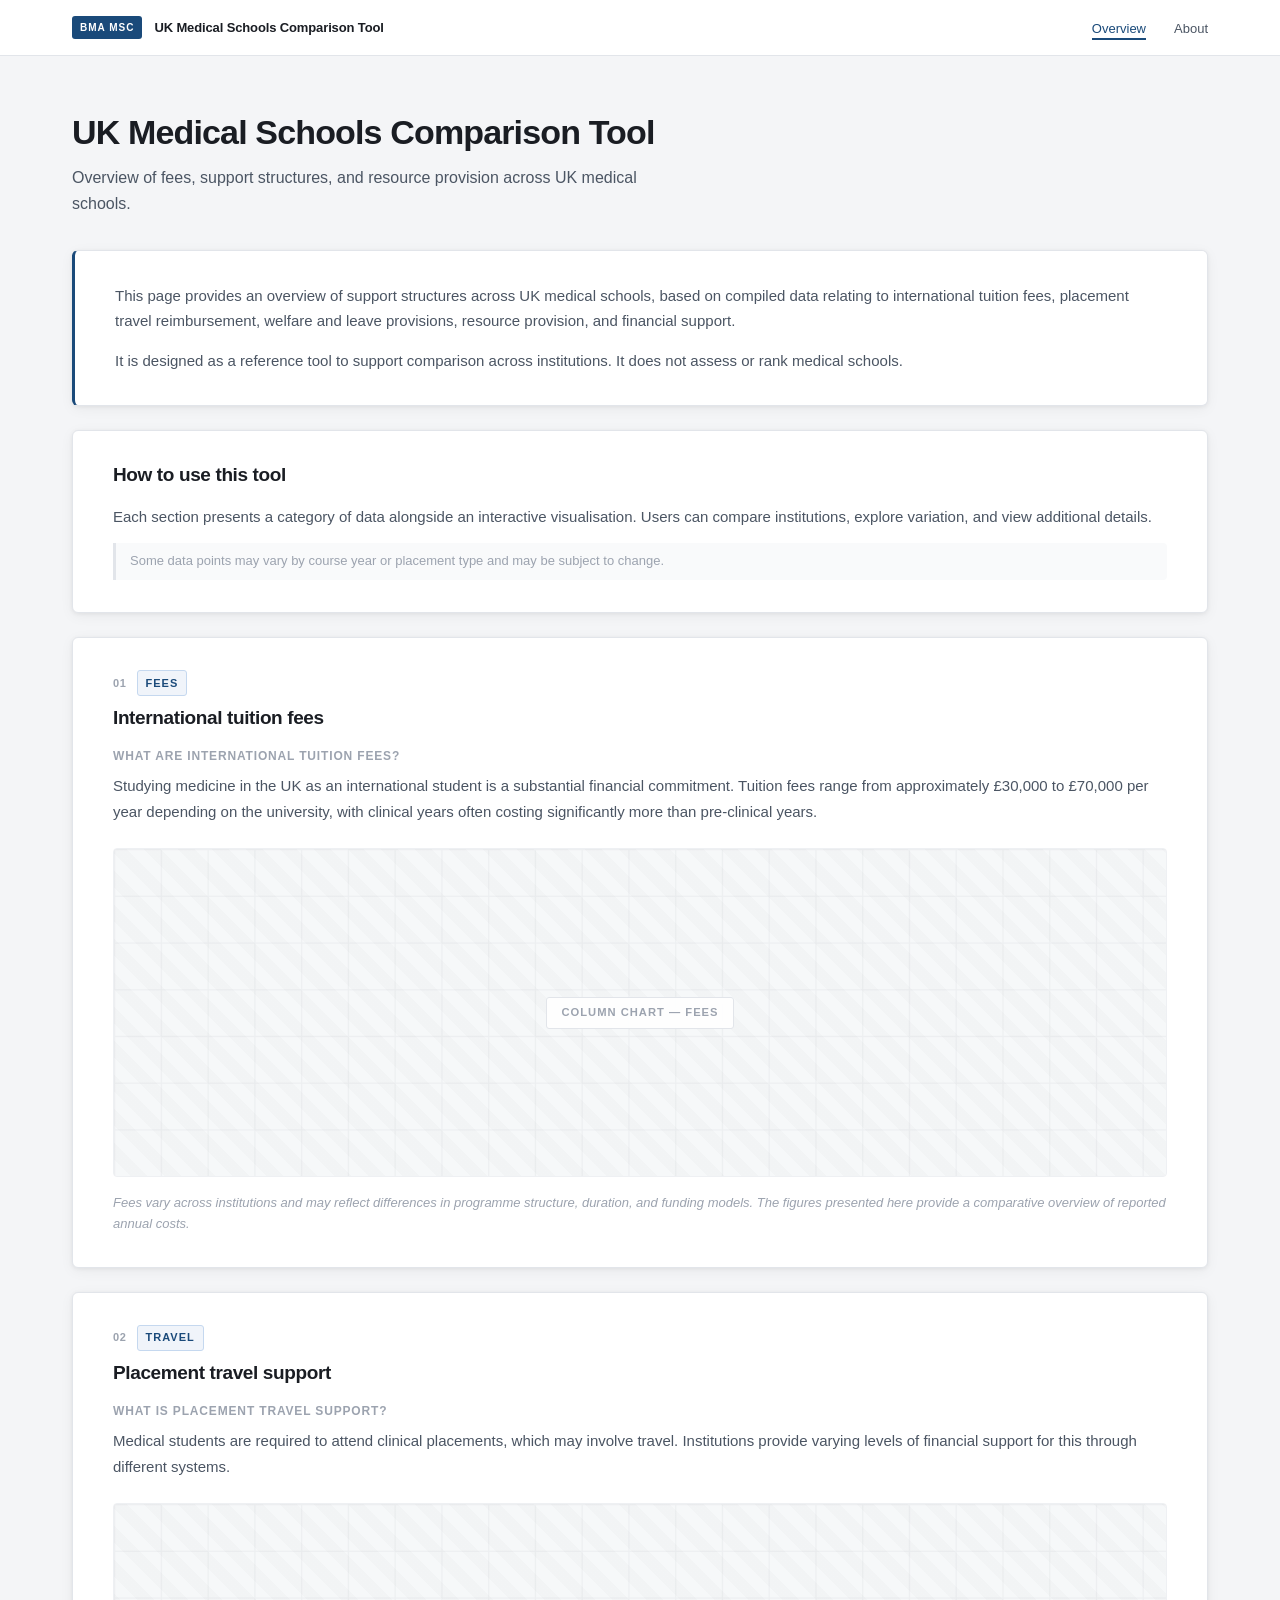
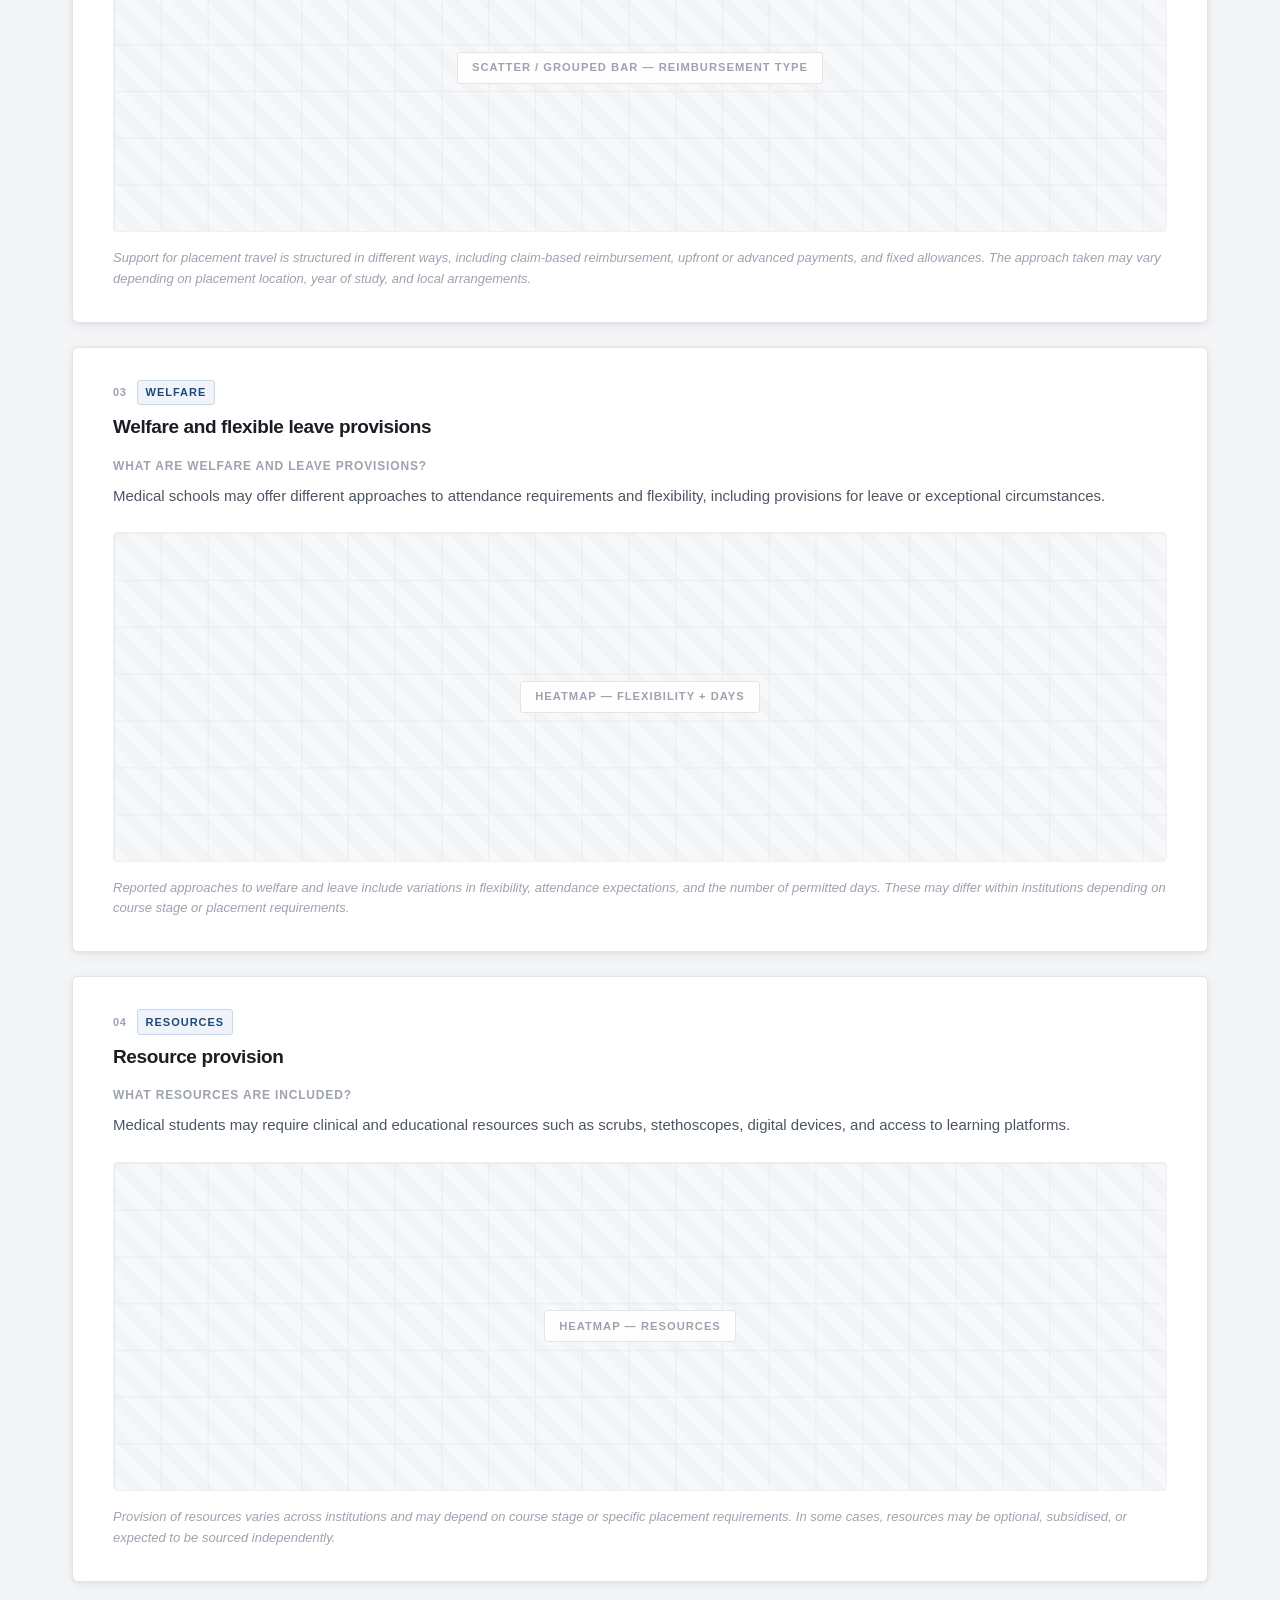
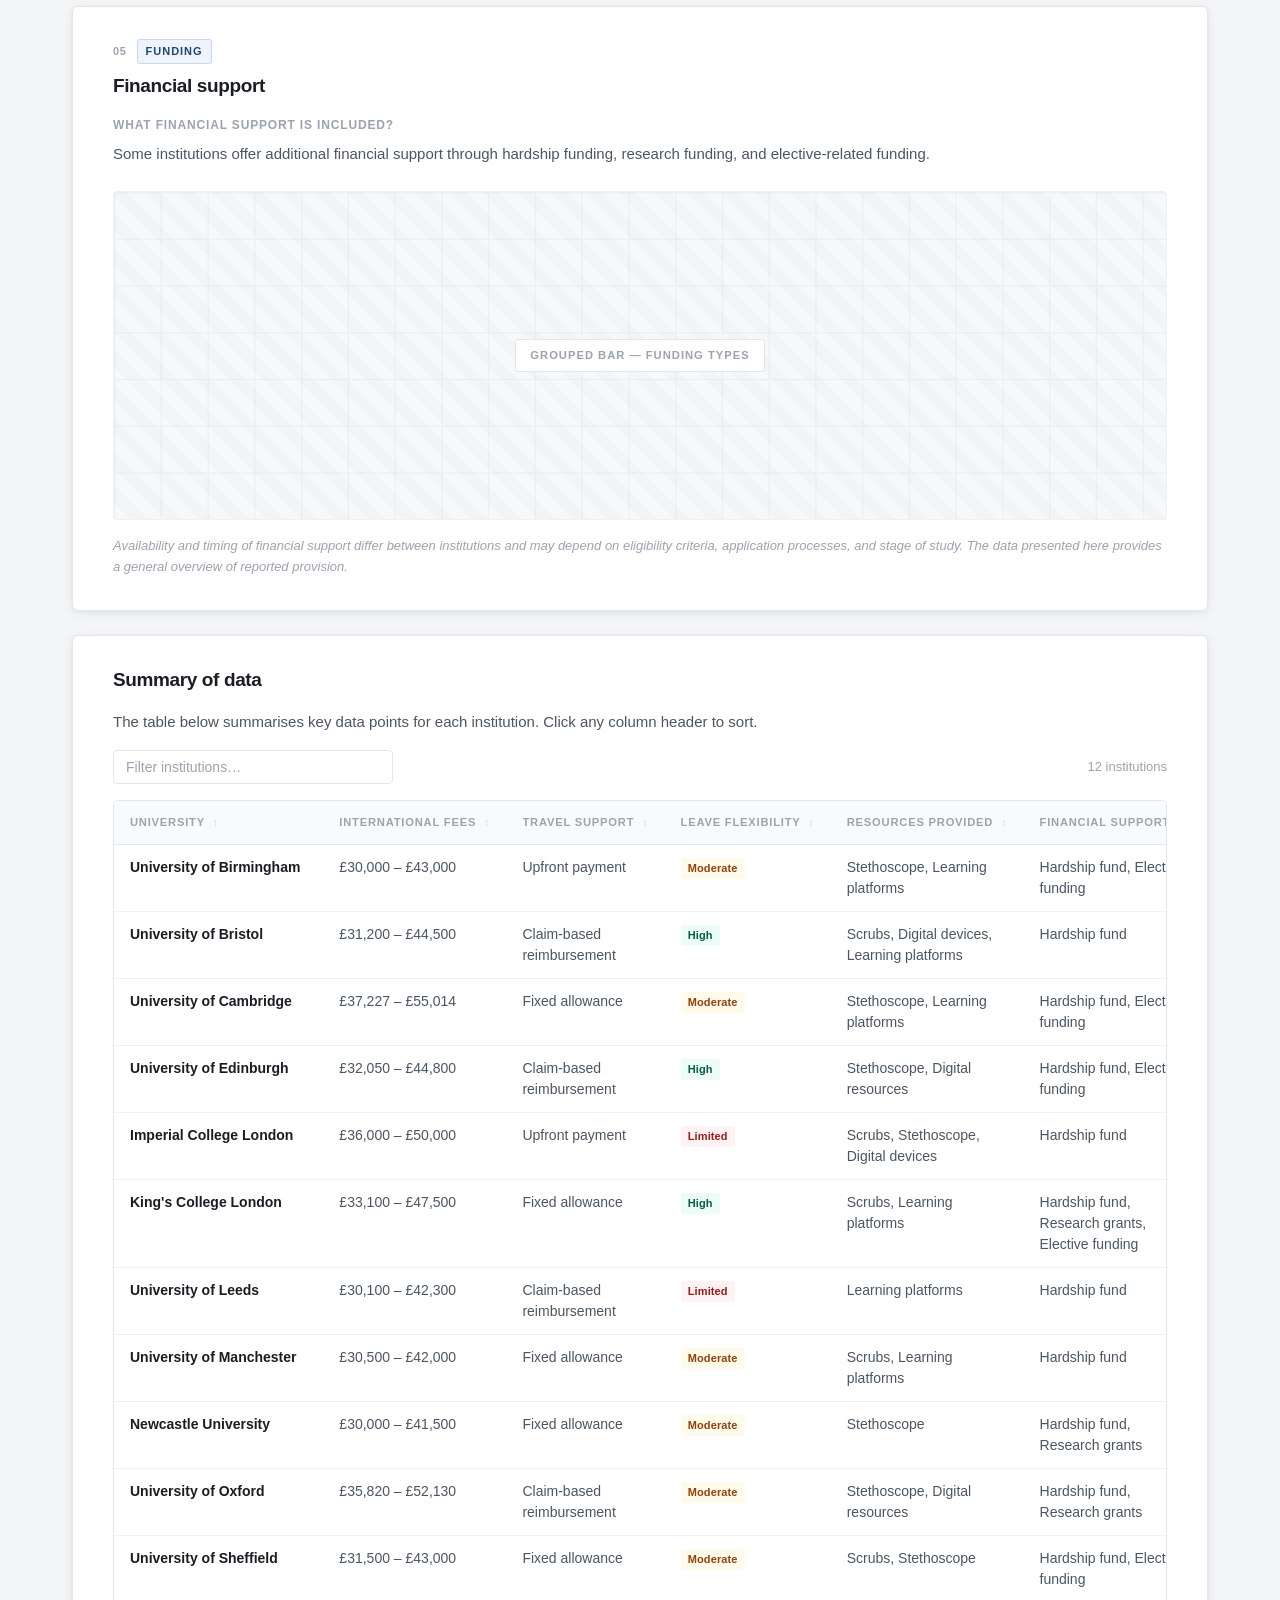
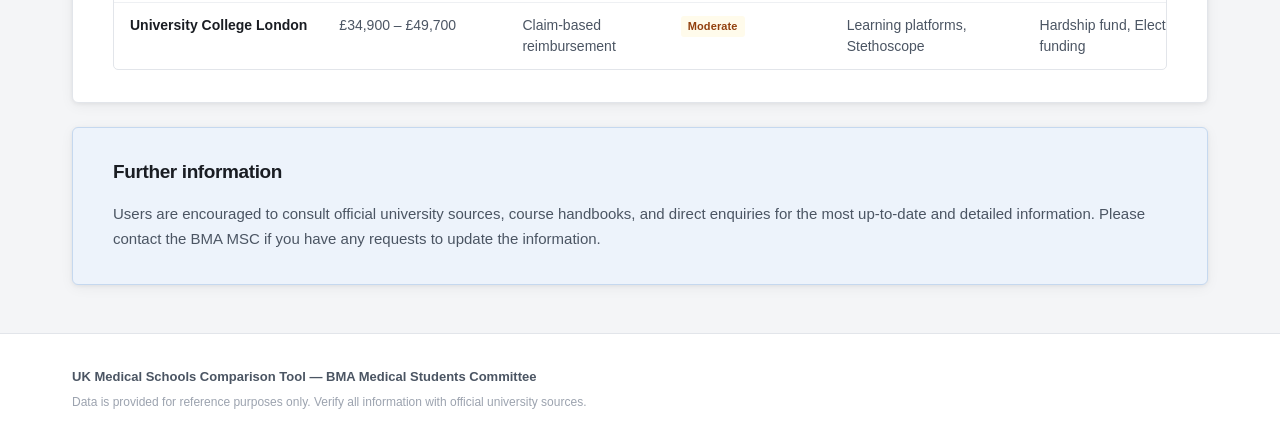
==== index.html @ 3682df74 "Initial build: UK Medical Schools Comparison Tool Static site with comparison table, 5 data sections" ====
<!DOCTYPE html>
<html lang="en">
<head>
  <meta charset="UTF-8">
  <meta name="viewport" content="width=device-width, initial-scale=1.0">
  <meta name="description" content="UK Medical Schools Comparison Tool — compare international fees, support structures, and resource provision across UK medical schools.">
  <title>UK Medical Schools Comparison Tool</title>
  <link rel="stylesheet" href="css/styles.css">
</head>
<body>

  <header class="site-header">
    <div class="container">
      <nav class="nav">
        <div class="nav-brand">
          <span class="nav-tag">BMA MSC</span>
          <span class="nav-title">UK Medical Schools Comparison Tool</span>
        </div>
        <ul class="nav-links">
          <li><a href="index.html" class="active">Overview</a></li>
          <li><a href="about.html">About</a></li>
        </ul>
      </nav>
    </div>
  </header>

  <main>
    <div class="container">

      <!-- Hero -->
      <section class="hero">
        <h1 class="hero-title">UK Medical Schools Comparison Tool</h1>
        <p class="hero-subtitle">Overview of fees, support structures, and resource provision across UK medical schools.</p>
      </section>

      <!-- Intro -->
      <section class="panel intro-panel">
        <p>This page provides an overview of support structures across UK medical schools, based on compiled data relating to international tuition fees, placement travel reimbursement, welfare and leave provisions, resource provision, and financial support.</p>
        <p>It is designed as a reference tool to support comparison across institutions. It does not assess or rank medical schools.</p>
      </section>

      <!-- How to use -->
      <section class="panel">
        <h2 class="panel-heading">How to use this tool</h2>
        <p>Each section presents a category of data alongside an interactive visualisation. Users can compare institutions, explore variation, and view additional details.</p>
        <p class="note">Some data points may vary by course year or placement type and may be subject to change.</p>
      </section>

      <!-- Section 1: Tuition Fees -->
      <section class="panel data-panel" id="tuition-fees">
        <div class="section-label-row">
          <span class="section-num">01</span>
          <span class="section-tag">Fees</span>
        </div>
        <h2 class="panel-heading">International tuition fees</h2>
        <p class="sub-label">What are international tuition fees?</p>
        <p>Studying medicine in the UK as an international student is a substantial financial commitment. Tuition fees range from approximately £30,000 to £70,000 per year depending on the university, with clinical years often costing significantly more than pre-clinical years.</p>
        <div class="chart-container">
          <img src="images/placeholder-chart.png" alt="Column chart showing international tuition fees by institution" class="chart-img">
          <div class="chart-overlay">
            <span class="chart-type-label">Column chart &mdash; fees</span>
          </div>
        </div>
        <p class="chart-caption">Fees vary across institutions and may reflect differences in programme structure, duration, and funding models. The figures presented here provide a comparative overview of reported annual costs.</p>
      </section>

      <!-- Section 2: Travel Support -->
      <section class="panel data-panel" id="travel-support">
        <div class="section-label-row">
          <span class="section-num">02</span>
          <span class="section-tag">Travel</span>
        </div>
        <h2 class="panel-heading">Placement travel support</h2>
        <p class="sub-label">What is placement travel support?</p>
        <p>Medical students are required to attend clinical placements, which may involve travel. Institutions provide varying levels of financial support for this through different systems.</p>
        <div class="chart-container">
          <img src="images/placeholder-chart.png" alt="Scatter or grouped bar chart showing travel reimbursement types" class="chart-img">
          <div class="chart-overlay">
            <span class="chart-type-label">Scatter / grouped bar &mdash; reimbursement type</span>
          </div>
        </div>
        <p class="chart-caption">Support for placement travel is structured in different ways, including claim-based reimbursement, upfront or advanced payments, and fixed allowances. The approach taken may vary depending on placement location, year of study, and local arrangements.</p>
      </section>

      <!-- Section 3: Welfare & Leave -->
      <section class="panel data-panel" id="welfare-leave">
        <div class="section-label-row">
          <span class="section-num">03</span>
          <span class="section-tag">Welfare</span>
        </div>
        <h2 class="panel-heading">Welfare and flexible leave provisions</h2>
        <p class="sub-label">What are welfare and leave provisions?</p>
        <p>Medical schools may offer different approaches to attendance requirements and flexibility, including provisions for leave or exceptional circumstances.</p>
        <div class="chart-container">
          <img src="images/placeholder-chart.png" alt="Heatmap showing leave flexibility and permitted days" class="chart-img">
          <div class="chart-overlay">
            <span class="chart-type-label">Heatmap &mdash; flexibility + days</span>
          </div>
        </div>
        <p class="chart-caption">Reported approaches to welfare and leave include variations in flexibility, attendance expectations, and the number of permitted days. These may differ within institutions depending on course stage or placement requirements.</p>
      </section>

      <!-- Section 4: Resources -->
      <section class="panel data-panel" id="resources">
        <div class="section-label-row">
          <span class="section-num">04</span>
          <span class="section-tag">Resources</span>
        </div>
        <h2 class="panel-heading">Resource provision</h2>
        <p class="sub-label">What resources are included?</p>
        <p>Medical students may require clinical and educational resources such as scrubs, stethoscopes, digital devices, and access to learning platforms.</p>
        <div class="chart-container">
          <img src="images/placeholder-chart.png" alt="Heatmap showing resource provision by institution" class="chart-img">
          <div class="chart-overlay">
            <span class="chart-type-label">Heatmap &mdash; resources</span>
          </div>
        </div>
        <p class="chart-caption">Provision of resources varies across institutions and may depend on course stage or specific placement requirements. In some cases, resources may be optional, subsidised, or expected to be sourced independently.</p>
      </section>

      <!-- Section 5: Financial Support -->
      <section class="panel data-panel" id="financial-support">
        <div class="section-label-row">
          <span class="section-num">05</span>
          <span class="section-tag">Funding</span>
        </div>
        <h2 class="panel-heading">Financial support</h2>
        <p class="sub-label">What financial support is included?</p>
        <p>Some institutions offer additional financial support through hardship funding, research funding, and elective-related funding.</p>
        <div class="chart-container">
          <img src="images/placeholder-chart.png" alt="Grouped bar chart showing financial support types" class="chart-img">
          <div class="chart-overlay">
            <span class="chart-type-label">Grouped bar &mdash; funding types</span>
          </div>
        </div>
        <p class="chart-caption">Availability and timing of financial support differ between institutions and may depend on eligibility criteria, application processes, and stage of study. The data presented here provides a general overview of reported provision.</p>
      </section>

      <!-- Summary Table -->
      <section class="panel table-panel" id="summary">
        <h2 class="panel-heading">Summary of data</h2>
        <p>The table below summarises key data points for each institution. Click any column header to sort.</p>

        <div class="table-controls">
          <div class="search-wrapper">
            <label for="table-search" class="sr-only">Filter institutions</label>
            <input type="text" id="table-search" placeholder="Filter institutions&hellip;" class="search-input" autocomplete="off">
          </div>
          <div class="table-meta" id="table-count"></div>
        </div>

        <div class="table-wrapper">
          <table id="comparison-table" class="comparison-table">
            <thead>
              <tr>
                <th data-col="university" class="sortable">University <span class="sort-icon">&#8597;</span></th>
                <th data-col="international_fees" class="sortable">International Fees <span class="sort-icon">&#8597;</span></th>
                <th data-col="travel_support" class="sortable">Travel Support <span class="sort-icon">&#8597;</span></th>
                <th data-col="leave_flexibility" class="sortable">Leave Flexibility <span class="sort-icon">&#8597;</span></th>
                <th data-col="resources_provided" class="sortable">Resources Provided <span class="sort-icon">&#8597;</span></th>
                <th data-col="financial_support" class="sortable">Financial Support <span class="sort-icon">&#8597;</span></th>
              </tr>
            </thead>
            <tbody id="table-body">
              <tr><td colspan="6" class="loading-cell">Loading data&hellip;</td></tr>
            </tbody>
          </table>
        </div>
      </section>

      <!-- Further Information -->
      <section class="panel further-panel" id="further-info">
        <h2 class="panel-heading">Further information</h2>
        <p>Users are encouraged to consult official university sources, course handbooks, and direct enquiries for the most up-to-date and detailed information. Please contact the BMA MSC if you have any requests to update the information.</p>
      </section>

    </div>
  </main>

  <footer class="site-footer">
    <div class="container">
      <div class="footer-inner">
        <p class="footer-text">UK Medical Schools Comparison Tool &mdash; BMA Medical Students Committee</p>
        <p class="footer-note">Data is provided for reference purposes only. Verify all information with official university sources.</p>
      </div>
    </div>
  </footer>

  <script src="js/app.js"></script>
</body>
</html>
---- css/styles.css ----
/* ============================================================
   UK Medical Schools Comparison Tool — Stylesheet
   Clinical / academic aesthetic. Max-width 1200px.
   ============================================================ */

/* --- Reset & custom properties --- */
*, *::before, *::after {
  box-sizing: border-box;
  margin: 0;
  padding: 0;
}

:root {
  --bg:            #f4f5f7;
  --card-bg:       #ffffff;
  --border:        #e2e5ea;
  --border-light:  #eef0f3;
  --text-primary:  #1a1d23;
  --text-secondary:#4b5563;
  --text-muted:    #9ca3af;
  --accent:        #1a4a7a;
  --accent-mid:    #2563a8;
  --accent-light:  #edf3fb;
  --accent-border: #c5d8ef;
  --tag-bg:        #f0f4fa;
  --tag-text:      #1a4a7a;
  --green-bg:      #ecfdf5;
  --green-text:    #065f46;
  --amber-bg:      #fffbeb;
  --amber-text:    #92400e;
  --red-bg:        #fef2f2;
  --red-text:      #991b1b;
  --shadow-sm:     0 1px 3px rgba(0,0,0,0.06), 0 1px 8px rgba(0,0,0,0.04);
  --shadow:        0 1px 4px rgba(0,0,0,0.06), 0 3px 14px rgba(0,0,0,0.05);
  --radius:        6px;
  --max-width:     1200px;
  --font:          -apple-system, BlinkMacSystemFont, 'Segoe UI', 'Inter',
                   'Helvetica Neue', Arial, sans-serif;
}

html {
  scroll-behavior: smooth;
  font-size: 16px;
}

body {
  font-family: var(--font);
  background: var(--bg);
  color: var(--text-primary);
  line-height: 1.7;
  -webkit-font-smoothing: antialiased;
  -moz-osx-font-smoothing: grayscale;
}

/* --- Layout --- */
.container {
  max-width: var(--max-width);
  margin: 0 auto;
  padding: 0 2rem;
}

/* --- Header & Navigation --- */
.site-header {
  background: #ffffff;
  border-bottom: 1px solid var(--border);
  position: sticky;
  top: 0;
  z-index: 100;
}

.nav {
  display: flex;
  align-items: center;
  justify-content: space-between;
  padding: 0.875rem 0;
  gap: 1.5rem;
}

.nav-brand {
  display: flex;
  align-items: center;
  gap: 0.75rem;
  min-width: 0;
}

.nav-tag {
  flex-shrink: 0;
  background: var(--accent);
  color: #ffffff;
  font-size: 0.625rem;
  font-weight: 700;
  letter-spacing: 0.1em;
  text-transform: uppercase;
  padding: 0.2rem 0.5rem;
  border-radius: 3px;
}

.nav-title {
  font-size: 0.8125rem;
  font-weight: 600;
  color: var(--text-primary);
  letter-spacing: -0.01em;
  white-space: nowrap;
  overflow: hidden;
  text-overflow: ellipsis;
}

.nav-links {
  list-style: none;
  display: flex;
  gap: 1.75rem;
  flex-shrink: 0;
}

.nav-links a {
  font-size: 0.8125rem;
  font-weight: 500;
  color: var(--text-secondary);
  text-decoration: none;
  padding-bottom: 2px;
  border-bottom: 2px solid transparent;
  transition: color 0.15s ease, border-color 0.15s ease;
}

.nav-links a:hover,
.nav-links a.active {
  color: var(--accent);
  border-bottom-color: var(--accent);
}

/* --- Hero --- */
.hero {
  padding: 3.5rem 0 2rem;
}

.hero-title {
  font-size: clamp(1.5rem, 3vw, 2.125rem);
  font-weight: 700;
  letter-spacing: -0.025em;
  line-height: 1.2;
  color: var(--text-primary);
  margin-bottom: 0.75rem;
}

.hero-subtitle {
  font-size: 1rem;
  color: var(--text-secondary);
  max-width: 620px;
  line-height: 1.65;
}

/* --- Panels --- */
.panel {
  background: var(--card-bg);
  border: 1px solid var(--border);
  border-radius: var(--radius);
  padding: 2rem 2.5rem;
  margin-bottom: 1.5rem;
  box-shadow: var(--shadow);
}

.panel-heading {
  font-size: 1.1875rem;
  font-weight: 700;
  letter-spacing: -0.02em;
  color: var(--text-primary);
  margin-bottom: 1rem;
  line-height: 1.3;
}

.panel p {
  color: var(--text-secondary);
  font-size: 0.9375rem;
  margin-bottom: 0.875rem;
  line-height: 1.7;
}

.panel p:last-child {
  margin-bottom: 0;
}

/* --- Section label row --- */
.section-label-row {
  display: flex;
  align-items: center;
  gap: 0.625rem;
  margin-bottom: 0.625rem;
}

.section-num {
  font-size: 0.6875rem;
  font-weight: 700;
  color: var(--text-muted);
  letter-spacing: 0.06em;
  font-variant-numeric: tabular-nums;
}

.section-tag {
  font-size: 0.6875rem;
  font-weight: 600;
  text-transform: uppercase;
  letter-spacing: 0.09em;
  color: var(--tag-text);
  background: var(--tag-bg);
  padding: 0.15rem 0.5rem;
  border-radius: 3px;
  border: 1px solid var(--accent-border);
}

.sub-label {
  font-size: 0.75rem !important;
  font-weight: 700;
  text-transform: uppercase;
  letter-spacing: 0.07em;
  color: var(--text-muted) !important;
  margin-bottom: 0.4rem !important;
}

/* --- Note / callout --- */
.note {
  background: #f9fafb;
  border-left: 3px solid var(--border);
  padding: 0.5rem 0.875rem;
  font-size: 0.8125rem !important;
  color: var(--text-muted) !important;
  border-radius: 0 4px 4px 0;
  line-height: 1.6 !important;
}

/* --- Chart placeholders --- */
.chart-container {
  position: relative;
  margin: 1.5rem 0 1rem;
  background: #f9fafb;
  border: 1px solid var(--border-light);
  border-radius: 4px;
  overflow: hidden;
  min-height: 260px;
  display: flex;
  align-items: stretch;
}

.chart-img {
  width: 100%;
  height: auto;
  display: block;
  min-height: 260px;
  object-fit: cover;
  opacity: 0.5;
}

.chart-overlay {
  position: absolute;
  inset: 0;
  display: flex;
  align-items: center;
  justify-content: center;
  background: repeating-linear-gradient(
    45deg,
    transparent,
    transparent 12px,
    rgba(0, 0, 0, 0.015) 12px,
    rgba(0, 0, 0, 0.015) 24px
  );
}

.chart-type-label {
  font-size: 0.7rem;
  font-weight: 600;
  text-transform: uppercase;
  letter-spacing: 0.09em;
  color: var(--text-muted);
  background: rgba(255, 255, 255, 0.92);
  padding: 0.35rem 0.875rem;
  border-radius: 3px;
  border: 1px solid var(--border);
}

.chart-caption {
  font-size: 0.8125rem !important;
  color: var(--text-muted) !important;
  font-style: italic;
  line-height: 1.6 !important;
}

/* --- Intro & further panels --- */
.intro-panel {
  border-left: 3px solid var(--accent);
}

.further-panel {
  background: var(--accent-light);
  border-color: var(--accent-border);
}

/* --- Comparison table --- */
.table-controls {
  display: flex;
  align-items: center;
  justify-content: space-between;
  margin: 1rem 0;
  gap: 1rem;
  flex-wrap: wrap;
}

.search-input {
  width: 280px;
  padding: 0.5rem 0.75rem;
  border: 1px solid var(--border);
  border-radius: 4px;
  font-size: 0.875rem;
  font-family: var(--font);
  color: var(--text-primary);
  background: #ffffff;
  outline: none;
  transition: border-color 0.15s, box-shadow 0.15s;
}

.search-input:focus {
  border-color: var(--accent-mid);
  box-shadow: 0 0 0 3px rgba(37, 99, 168, 0.1);
}

.search-input::placeholder {
  color: var(--text-muted);
}

.table-meta {
  font-size: 0.8125rem;
  color: var(--text-muted);
}

.table-wrapper {
  overflow-x: auto;
  border: 1px solid var(--border);
  border-radius: 5px;
}

.comparison-table {
  width: 100%;
  border-collapse: collapse;
  font-size: 0.875rem;
}

.comparison-table thead th {
  text-align: left;
  padding: 0.75rem 1rem;
  font-size: 0.7rem;
  font-weight: 700;
  text-transform: uppercase;
  letter-spacing: 0.07em;
  color: var(--text-muted);
  background: #f9fafb;
  border-bottom: 1px solid var(--border);
  white-space: nowrap;
}

.comparison-table thead th.sortable {
  cursor: pointer;
  user-select: none;
  transition: color 0.12s, background 0.12s;
}

.comparison-table thead th.sortable:hover {
  color: var(--accent);
  background: var(--accent-light);
}

.comparison-table thead th.sort-asc .sort-icon,
.comparison-table thead th.sort-desc .sort-icon {
  color: var(--accent);
  opacity: 1;
}

.sort-icon {
  font-size: 0.7rem;
  opacity: 0.35;
  margin-left: 0.25rem;
}

.comparison-table tbody td {
  padding: 0.75rem 1rem;
  border-bottom: 1px solid var(--border-light);
  color: var(--text-secondary);
  vertical-align: top;
  line-height: 1.5;
}

.comparison-table tbody tr:last-child td {
  border-bottom: none;
}

.comparison-table tbody tr:hover td {
  background: #fafbfc;
}

.university-cell {
  font-weight: 600;
  color: var(--text-primary) !important;
  white-space: nowrap;
}

/* --- Badges --- */
.badge {
  display: inline-block;
  font-size: 0.6875rem;
  font-weight: 600;
  padding: 0.15rem 0.45rem;
  border-radius: 3px;
  letter-spacing: 0.01em;
  text-transform: capitalize;
}

.badge-high     { background: var(--green-bg); color: var(--green-text); }
.badge-moderate { background: var(--amber-bg); color: var(--amber-text); }
.badge-limited  { background: var(--red-bg);   color: var(--red-text);   }

.loading-cell {
  text-align: center !important;
  color: var(--text-muted) !important;
  padding: 2.5rem !important;
  font-style: italic;
}

/* --- About page list --- */
.about-list {
  list-style: none;
  margin: 0.5rem 0 0.875rem;
  display: flex;
  flex-direction: column;
  gap: 0.625rem;
}

.about-list li {
  font-size: 0.9375rem;
  color: var(--text-secondary);
  line-height: 1.6;
  padding-left: 1.25rem;
  position: relative;
}

.about-list li::before {
  content: '';
  position: absolute;
  left: 0;
  top: 0.55em;
  width: 6px;
  height: 6px;
  border-radius: 50%;
  background: var(--accent-border);
}

.about-list strong {
  color: var(--text-primary);
  font-weight: 600;
}

/* --- Footer --- */
.site-footer {
  border-top: 1px solid var(--border);
  background: #ffffff;
  margin-top: 3rem;
}

.footer-inner {
  padding: 2rem 0;
}

.footer-text {
  font-size: 0.8125rem !important;
  font-weight: 600;
  color: var(--text-secondary) !important;
  margin-bottom: 0.25rem !important;
}

.footer-note {
  font-size: 0.75rem !important;
  color: var(--text-muted) !important;
  margin-bottom: 0 !important;
}

/* --- Utilities --- */
.sr-only {
  position: absolute;
  width: 1px;
  height: 1px;
  padding: 0;
  margin: -1px;
  overflow: hidden;
  clip: rect(0, 0, 0, 0);
  white-space: nowrap;
  border: 0;
}

/* --- Responsive --- */
@media (max-width: 900px) {
  .nav-title { display: none; }
}

@media (max-width: 680px) {
  .container { padding: 0 1rem; }

  .panel { padding: 1.5rem 1.25rem; }

  .hero { padding: 2.25rem 0 1.5rem; }

  .table-controls {
    flex-direction: column;
    align-items: stretch;
  }

  .search-input { width: 100%; }

  .comparison-table thead th,
  .comparison-table tbody td {
    padding: 0.625rem 0.75rem;
    font-size: 0.8125rem;
  }
}

@media (max-width: 480px) {
  .nav-links { gap: 1rem; }
  .hero-title { font-size: 1.375rem; }
}
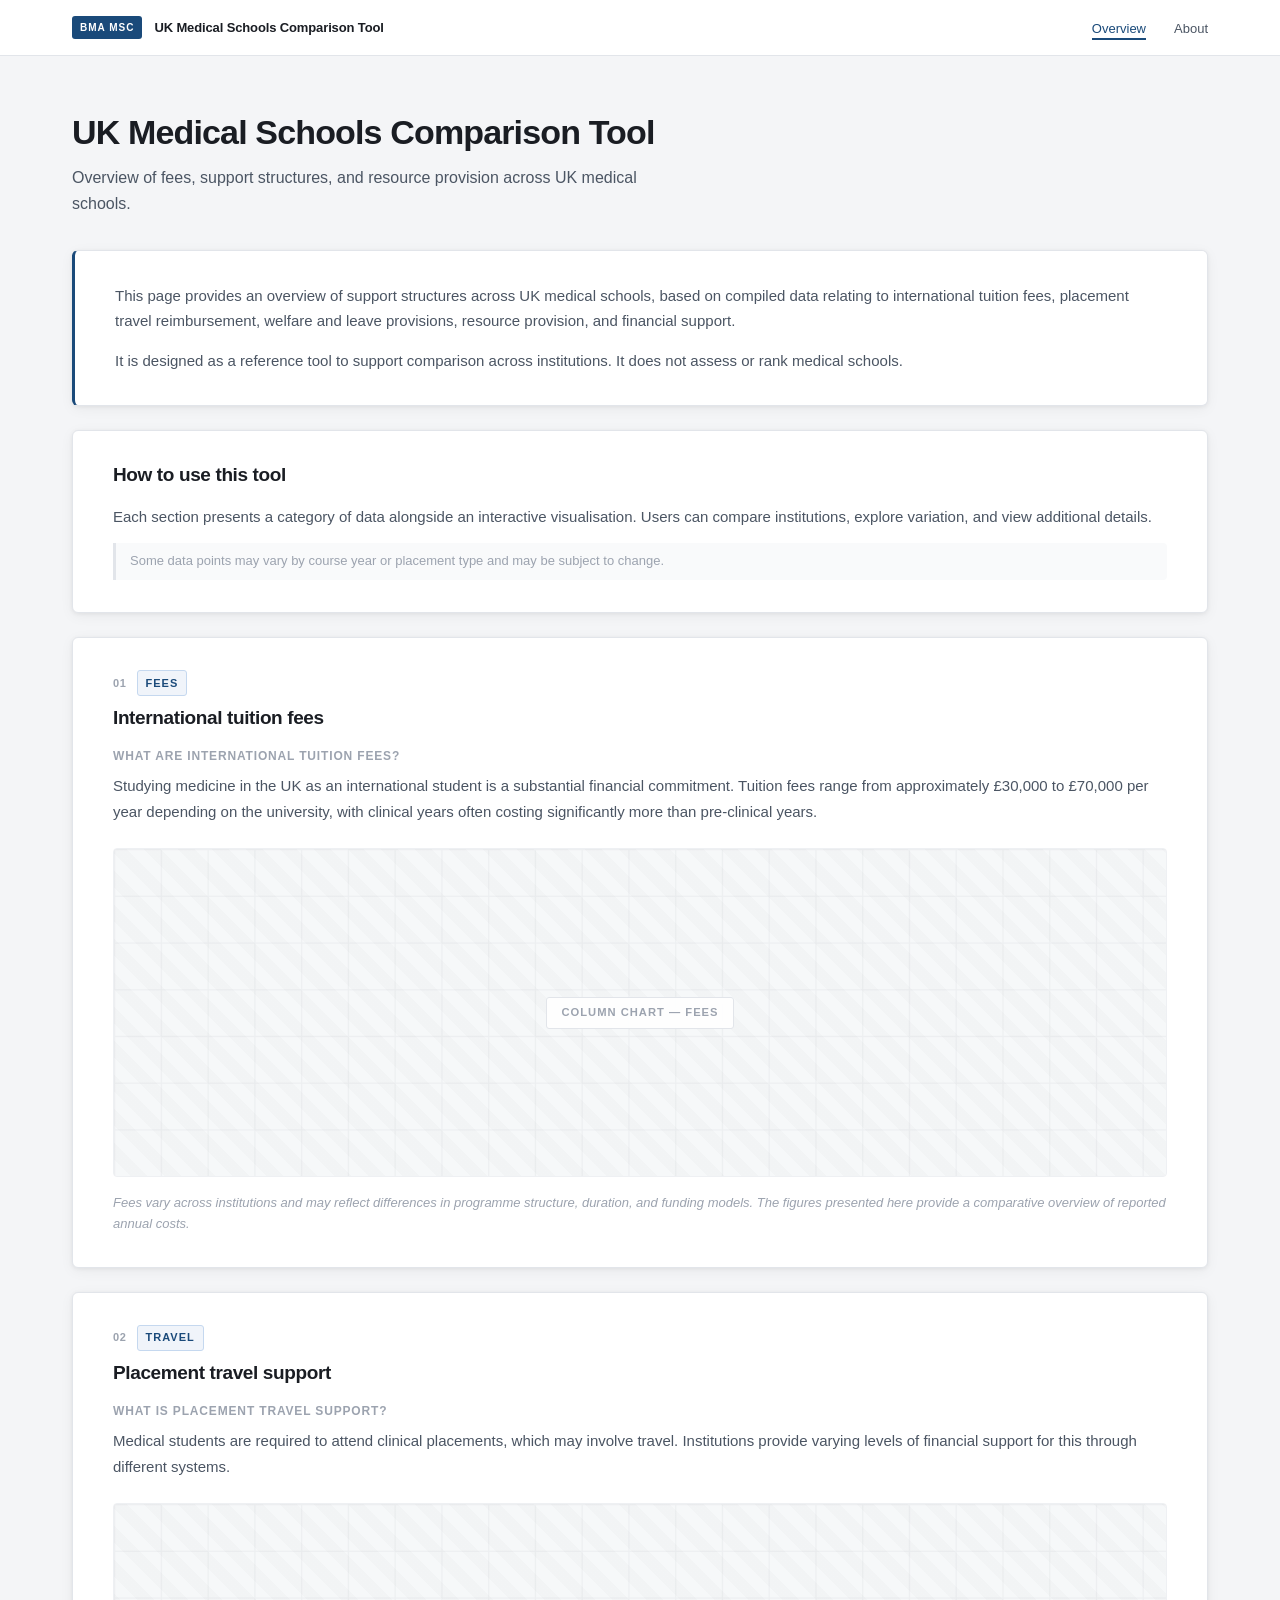
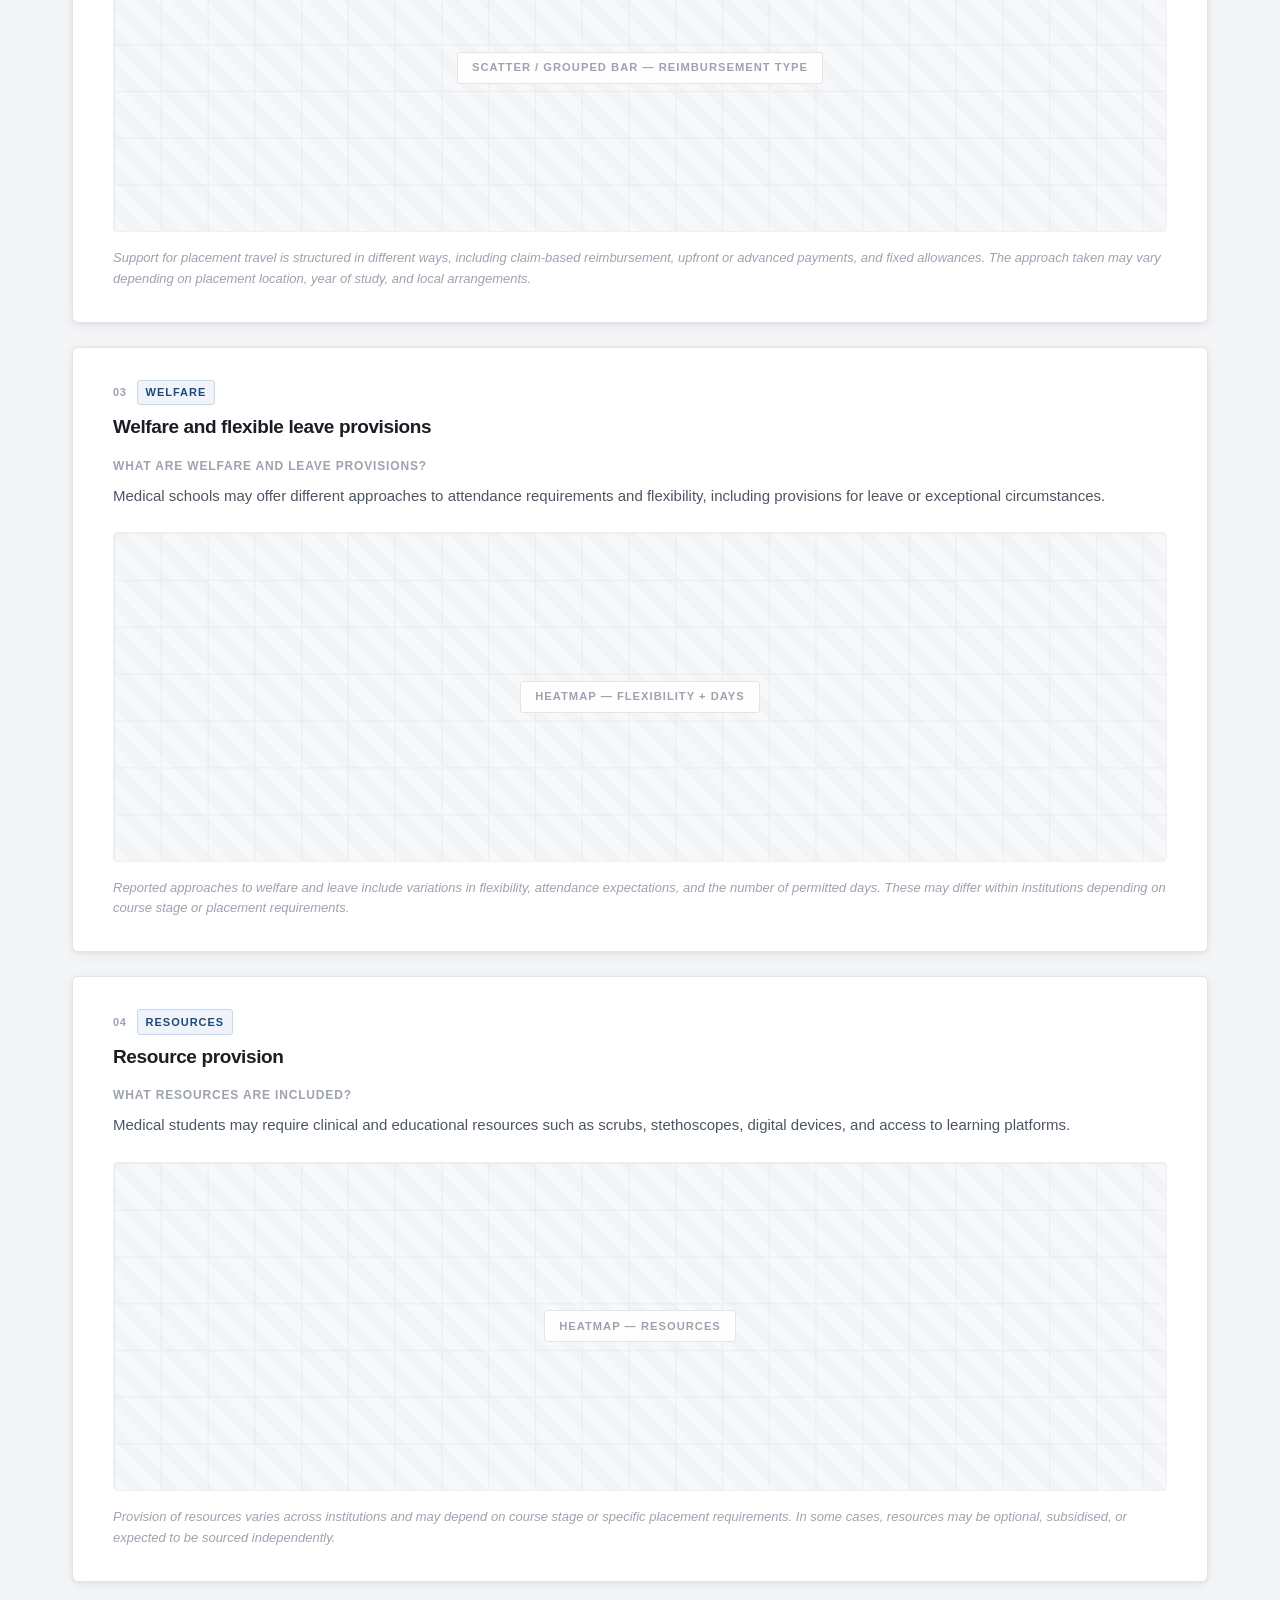
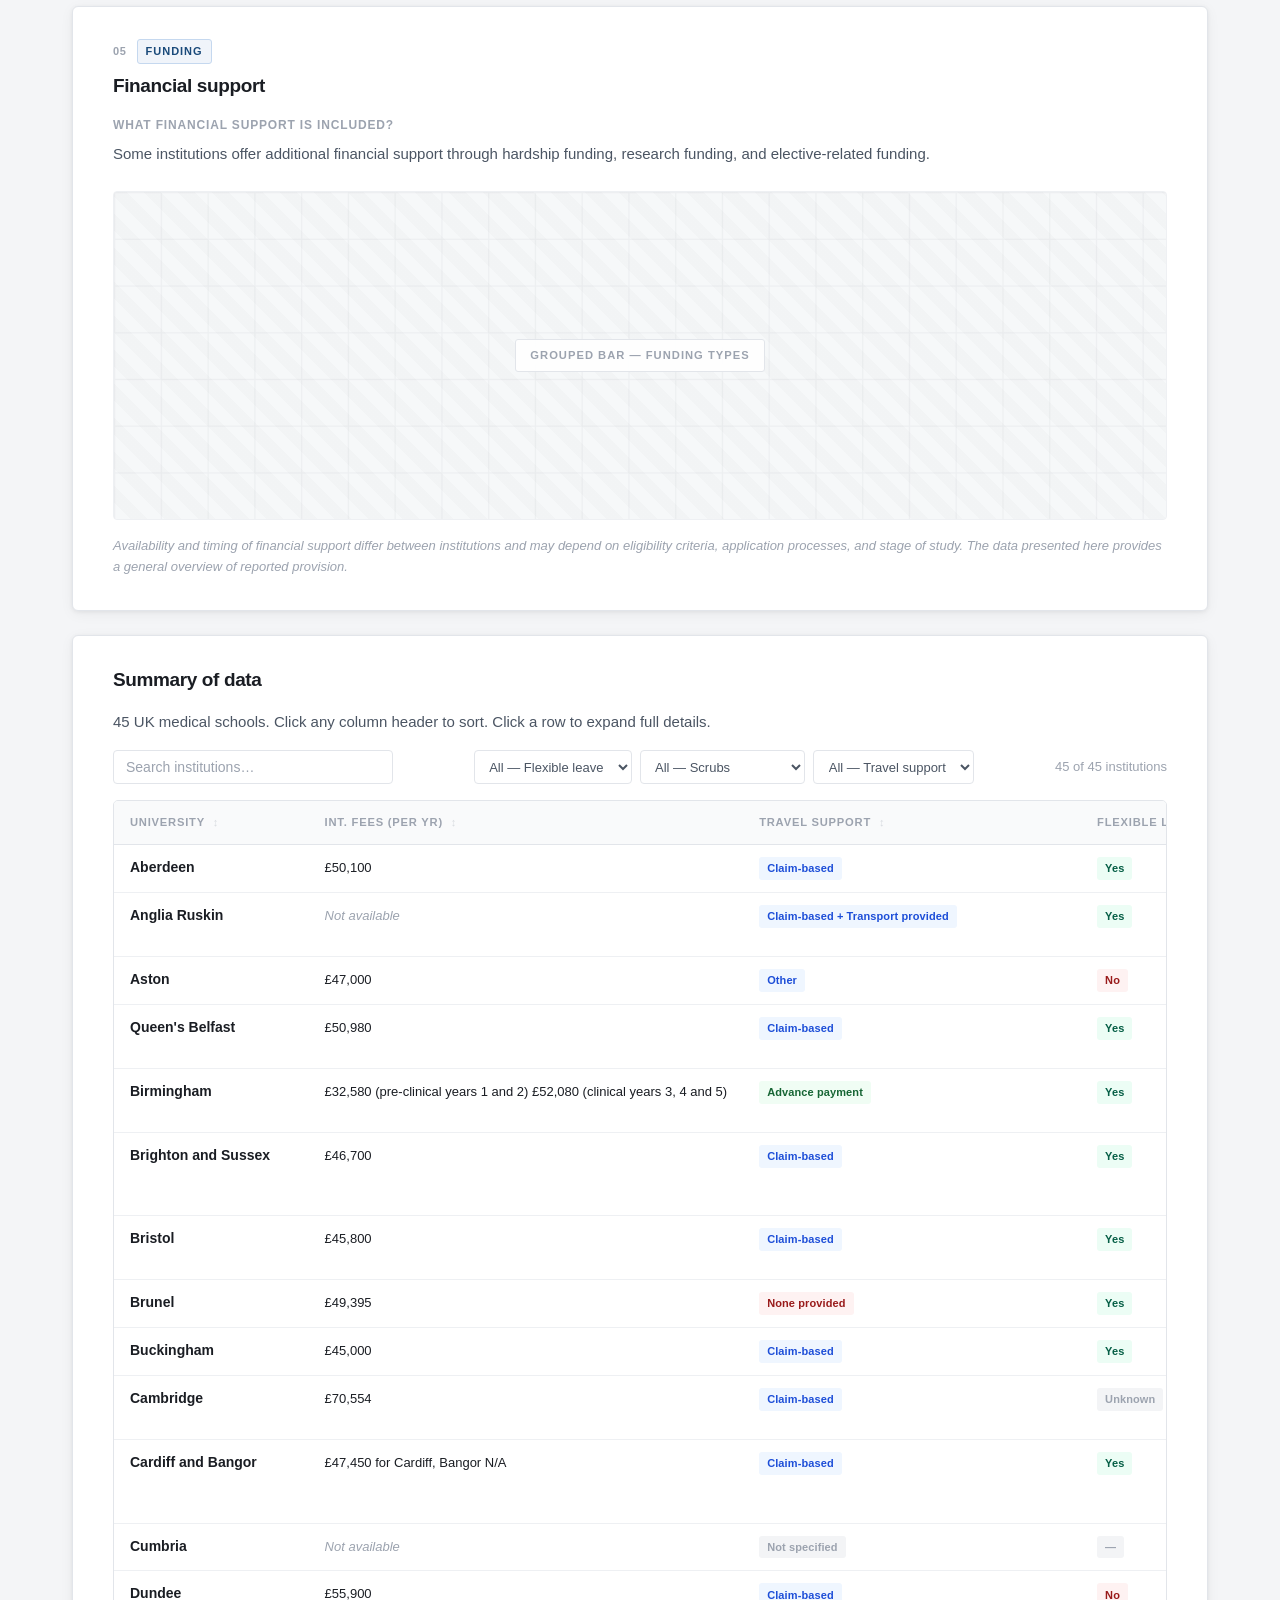
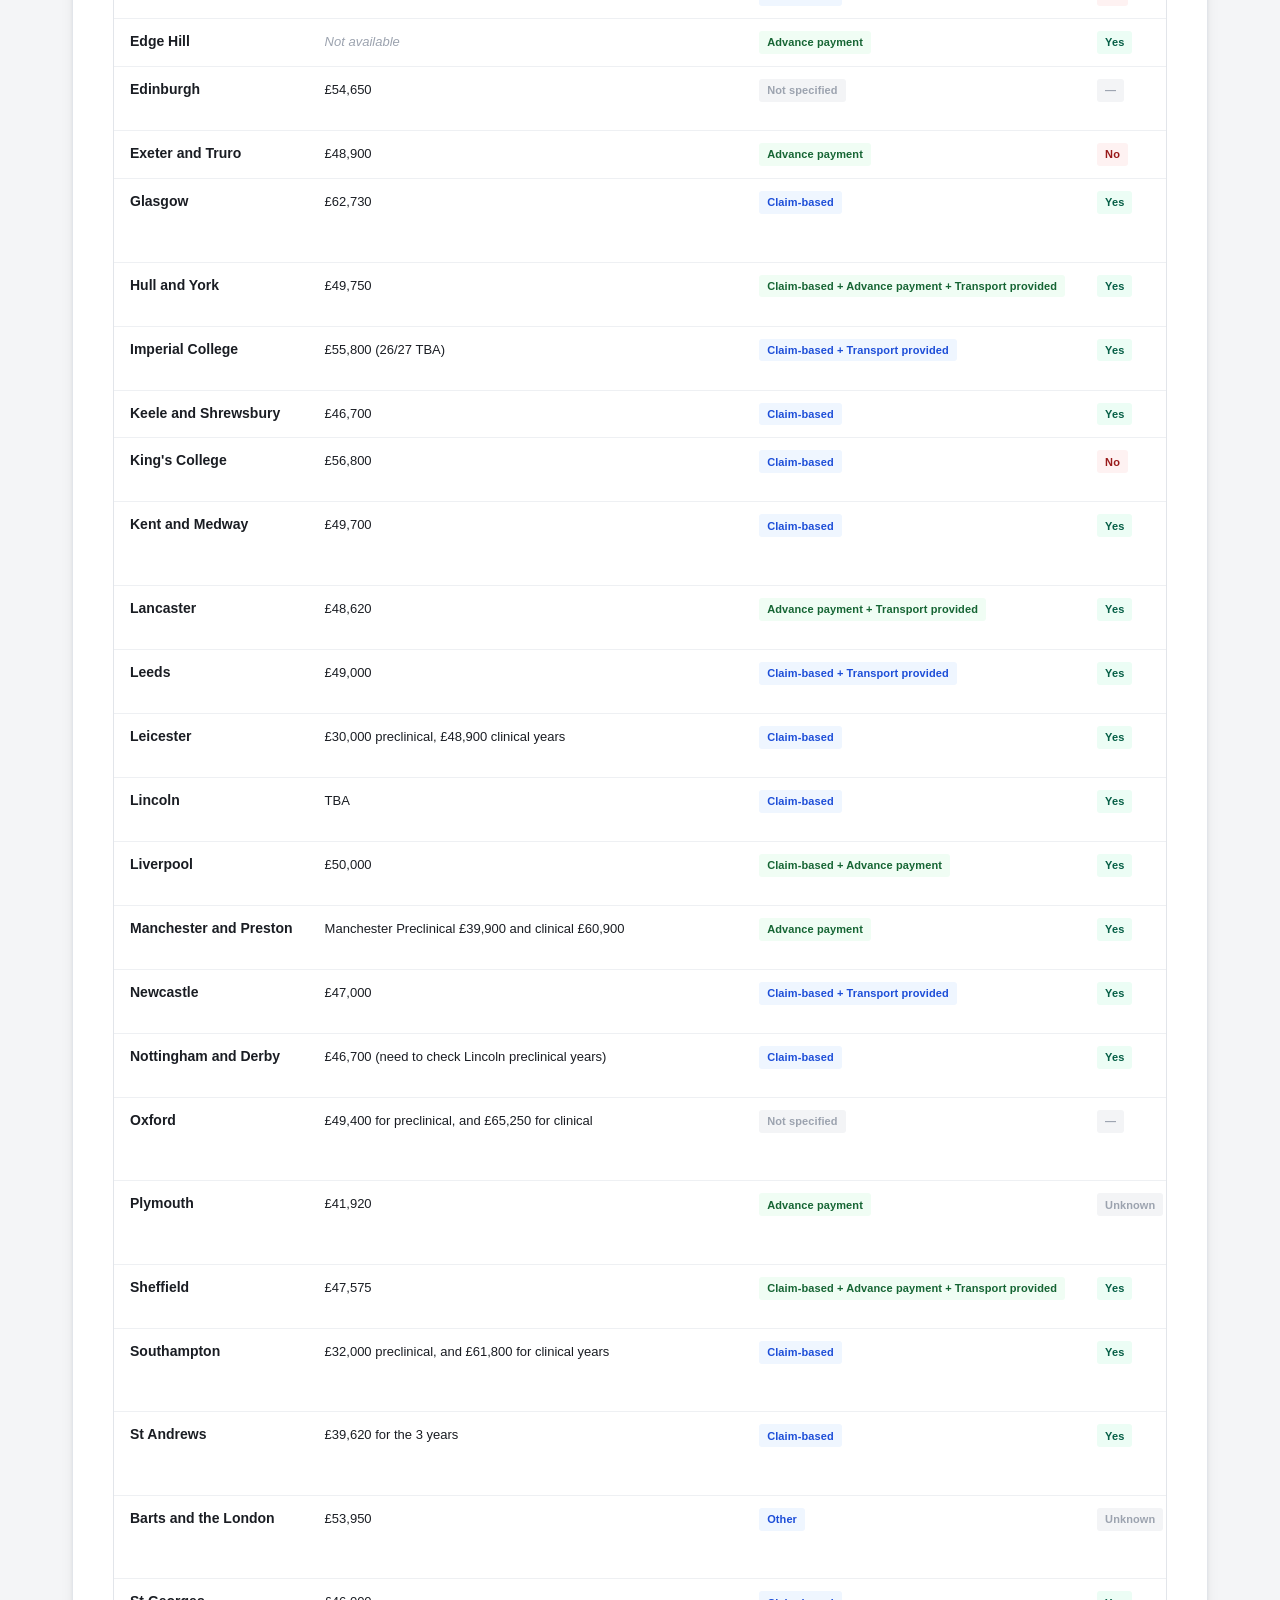
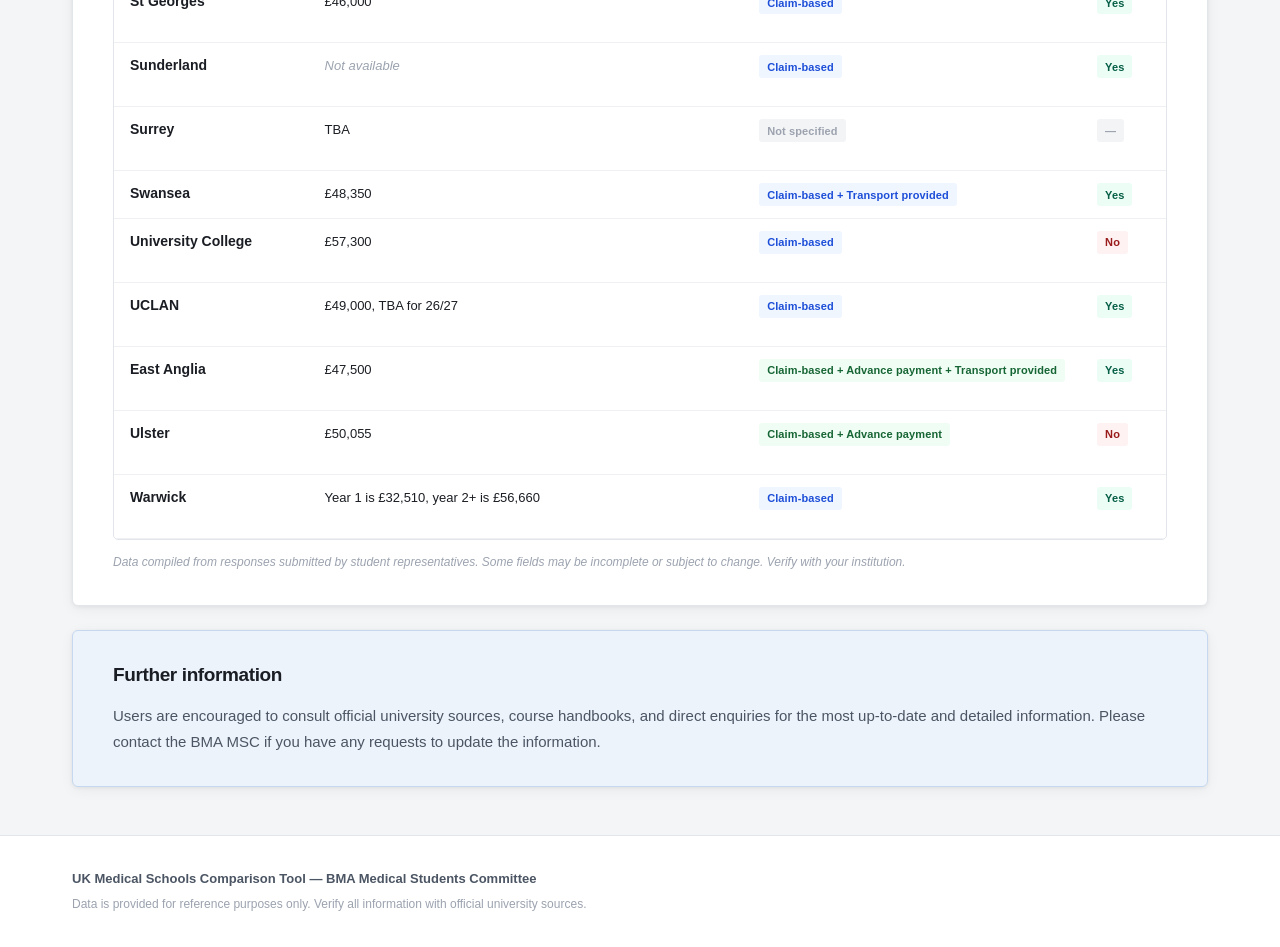
==== commit 148e53d6: "Add real data for 45 UK medical schools with expandable table - Replace placeholder JSON with actual" ====
--- a/index.html
+++ b/index.html
@@ -139,12 +139,31 @@
       <!-- Summary Table -->
       <section class="panel table-panel" id="summary">
         <h2 class="panel-heading">Summary of data</h2>
-        <p>The table below summarises key data points for each institution. Click any column header to sort.</p>
+        <p>45 UK medical schools. Click any column header to sort. Click a row to expand full details.</p>
 
         <div class="table-controls">
           <div class="search-wrapper">
             <label for="table-search" class="sr-only">Filter institutions</label>
-            <input type="text" id="table-search" placeholder="Filter institutions&hellip;" class="search-input" autocomplete="off">
+            <input type="text" id="table-search" placeholder="Search institutions&hellip;" class="search-input" autocomplete="off">
+          </div>
+          <div class="filter-group">
+            <select id="filter-leave" class="filter-select">
+              <option value="">All — Flexible leave</option>
+              <option value="Yes">Flexible leave: Yes</option>
+              <option value="No">Flexible leave: No</option>
+            </select>
+            <select id="filter-scrubs" class="filter-select">
+              <option value="">All — Scrubs</option>
+              <option value="Yes">Scrubs provided: Yes</option>
+              <option value="No">Scrubs provided: No</option>
+            </select>
+            <select id="filter-travel" class="filter-select">
+              <option value="">All — Travel support</option>
+              <option value="Claim-based">Claim-based</option>
+              <option value="Advance payment">Advance payment</option>
+              <option value="Transport provided">Transport provided</option>
+              <option value="None provided">None provided</option>
+            </select>
           </div>
           <div class="table-meta" id="table-count"></div>
         </div>
@@ -153,19 +172,23 @@
           <table id="comparison-table" class="comparison-table">
             <thead>
               <tr>
-                <th data-col="university" class="sortable">University <span class="sort-icon">&#8597;</span></th>
-                <th data-col="international_fees" class="sortable">International Fees <span class="sort-icon">&#8597;</span></th>
-                <th data-col="travel_support" class="sortable">Travel Support <span class="sort-icon">&#8597;</span></th>
-                <th data-col="leave_flexibility" class="sortable">Leave Flexibility <span class="sort-icon">&#8597;</span></th>
-                <th data-col="resources_provided" class="sortable">Resources Provided <span class="sort-icon">&#8597;</span></th>
-                <th data-col="financial_support" class="sortable">Financial Support <span class="sort-icon">&#8597;</span></th>
+                <th data-col="university" class="sortable col-uni">University <span class="sort-icon">&#8597;</span></th>
+                <th data-col="international_fees" class="sortable col-fees">Int. Fees (per yr) <span class="sort-icon">&#8597;</span></th>
+                <th data-col="travel_support_type" class="sortable col-travel">Travel Support <span class="sort-icon">&#8597;</span></th>
+                <th data-col="flexible_leave" class="sortable col-yn">Flexible Leave <span class="sort-icon">&#8597;</span></th>
+                <th data-col="scrubs" class="sortable col-yn">Scrubs <span class="sort-icon">&#8597;</span></th>
+                <th data-col="stethoscope" class="sortable col-yn">Stethoscope <span class="sort-icon">&#8597;</span></th>
+                <th data-col="passmed" class="sortable col-yn">Passmed <span class="sort-icon">&#8597;</span></th>
+                <th data-col="hardship_funding" class="sortable col-fund">Hardship Funding <span class="sort-icon">&#8597;</span></th>
+                <th class="col-expand"></th>
               </tr>
             </thead>
             <tbody id="table-body">
-              <tr><td colspan="6" class="loading-cell">Loading data&hellip;</td></tr>
+              <tr><td colspan="9" class="loading-cell">Loading data&hellip;</td></tr>
             </tbody>
           </table>
         </div>
+        <p class="table-note">Data compiled from responses submitted by student representatives. Some fields may be incomplete or subject to change. Verify with your institution.</p>
       </section>
 
       <!-- Further Information -->
--- a/css/styles.css
+++ b/css/styles.css
@@ -299,8 +299,32 @@
   align-items: center;
   justify-content: space-between;
   margin: 1rem 0;
-  gap: 1rem;
+  gap: 0.75rem;
   flex-wrap: wrap;
+}
+
+.filter-group {
+  display: flex;
+  gap: 0.5rem;
+  flex-wrap: wrap;
+}
+
+.filter-select {
+  padding: 0.45rem 0.65rem;
+  border: 1px solid var(--border);
+  border-radius: 4px;
+  font-size: 0.8125rem;
+  font-family: var(--font);
+  color: var(--text-secondary);
+  background: #ffffff;
+  outline: none;
+  cursor: pointer;
+  transition: border-color 0.15s;
+}
+
+.filter-select:focus {
+  border-color: var(--accent-mid);
+  box-shadow: 0 0 0 3px rgba(37,99,168,0.1);
 }
 
 .search-input {
@@ -400,20 +424,149 @@
   white-space: nowrap;
 }
 
+.fees-cell { white-space: nowrap; }
+
+.fees-value {
+  font-size: 0.8125rem;
+  font-weight: 500;
+  color: var(--text-primary);
+}
+
+.fund-cell {
+  font-size: 0.8125rem;
+  max-width: 180px;
+}
+
+.col-yn  { text-align: center; }
+.col-yn .badge { display: block; margin: 0 auto; text-align: center; }
+
+.expand-cell {
+  width: 32px;
+  text-align: center;
+  color: var(--text-muted);
+  font-size: 0.625rem;
+}
+
+.expand-icon {
+  display: inline-block;
+  transition: transform 0.2s ease;
+  opacity: 0.5;
+}
+
+.data-row {
+  cursor: pointer;
+  transition: background 0.1s;
+}
+
+.data-row:hover .expand-icon { opacity: 1; }
+
+.data-row.row-expanded .expand-icon {
+  transform: rotate(180deg);
+  opacity: 1;
+  color: var(--accent);
+}
+
+.data-row.row-expanded td {
+  background: #f5f8fd;
+  border-bottom: none;
+}
+
+/* --- Expandable detail row --- */
+.detail-row {
+  display: none;
+}
+
+.detail-row[aria-hidden="false"] {
+  display: table-row;
+}
+
+.detail-row td {
+  padding: 0 !important;
+  border-bottom: 2px solid var(--accent-border) !important;
+  background: #f5f8fd;
+}
+
+.detail-grid {
+  display: grid;
+  grid-template-columns: 1fr 1fr;
+  gap: 0;
+  padding: 1.25rem 1.5rem;
+  gap: 1rem 2rem;
+}
+
+.detail-block {
+  min-width: 0;
+}
+
+.detail-label {
+  font-size: 0.6875rem;
+  font-weight: 700;
+  text-transform: uppercase;
+  letter-spacing: 0.08em;
+  color: var(--accent);
+  margin-bottom: 0.35rem;
+}
+
+.detail-value {
+  font-size: 0.8125rem;
+  color: var(--text-secondary);
+  line-height: 1.6;
+  white-space: pre-wrap;
+  word-break: break-word;
+}
+
+.detail-sub {
+  margin-bottom: 0.25rem;
+  font-size: 0.8125rem;
+  color: var(--text-secondary);
+}
+
+.detail-sub-label {
+  font-weight: 600;
+  color: var(--text-primary);
+}
+
+.resource-tag {
+  display: inline-block;
+  background: var(--tag-bg);
+  color: var(--tag-text);
+  border: 1px solid var(--accent-border);
+  font-size: 0.7rem;
+  font-weight: 600;
+  padding: 0.15rem 0.45rem;
+  border-radius: 3px;
+  margin: 0.1rem 0.1rem 0.1rem 0;
+}
+
+.na-cell {
+  color: var(--text-muted);
+  font-style: italic;
+  font-size: 0.8125rem;
+}
+
+.table-note {
+  font-size: 0.75rem !important;
+  color: var(--text-muted) !important;
+  margin-top: 0.75rem !important;
+  font-style: italic;
+}
+
 /* --- Badges --- */
 .badge {
   display: inline-block;
   font-size: 0.6875rem;
   font-weight: 600;
-  padding: 0.15rem 0.45rem;
+  padding: 0.2rem 0.5rem;
   border-radius: 3px;
   letter-spacing: 0.01em;
-  text-transform: capitalize;
-}
-
-.badge-high     { background: var(--green-bg); color: var(--green-text); }
-.badge-moderate { background: var(--amber-bg); color: var(--amber-text); }
-.badge-limited  { background: var(--red-bg);   color: var(--red-text);   }
+  white-space: nowrap;
+}
+
+.badge-yes     { background: var(--green-bg);  color: var(--green-text); }
+.badge-no      { background: var(--red-bg);    color: var(--red-text);   }
+.badge-unknown { background: #f3f4f6;          color: var(--text-muted); }
+.badge-travel  { background: #eff6ff;          color: #1d4ed8;           }
+.badge-advance { background: #f0fdf4;          color: #166534;           }
 
 .loading-cell {
   text-align: center !important;
@@ -516,6 +669,19 @@
     padding: 0.625rem 0.75rem;
     font-size: 0.8125rem;
   }
+
+  .detail-grid {
+    grid-template-columns: 1fr;
+  }
+
+  .filter-group {
+    width: 100%;
+  }
+
+  .filter-select {
+    flex: 1;
+    min-width: 140px;
+  }
 }
 
 @media (max-width: 480px) {
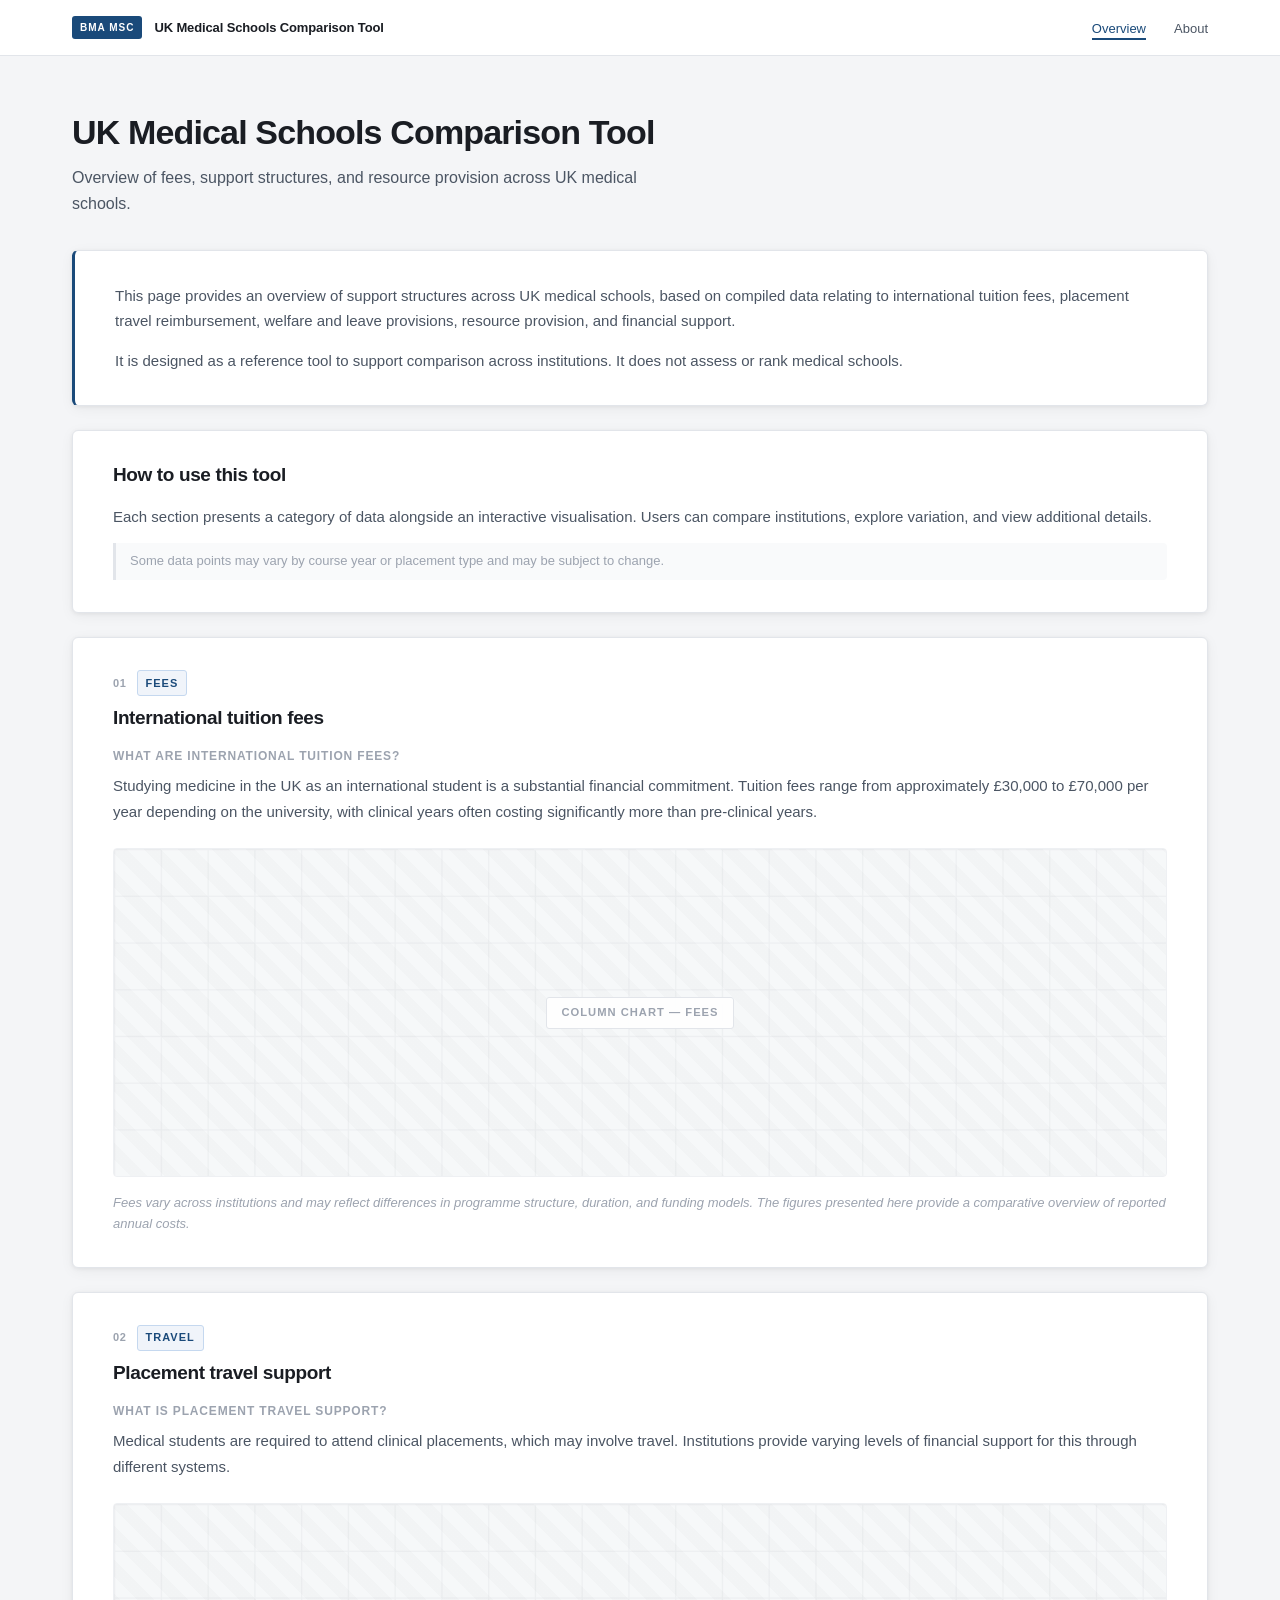
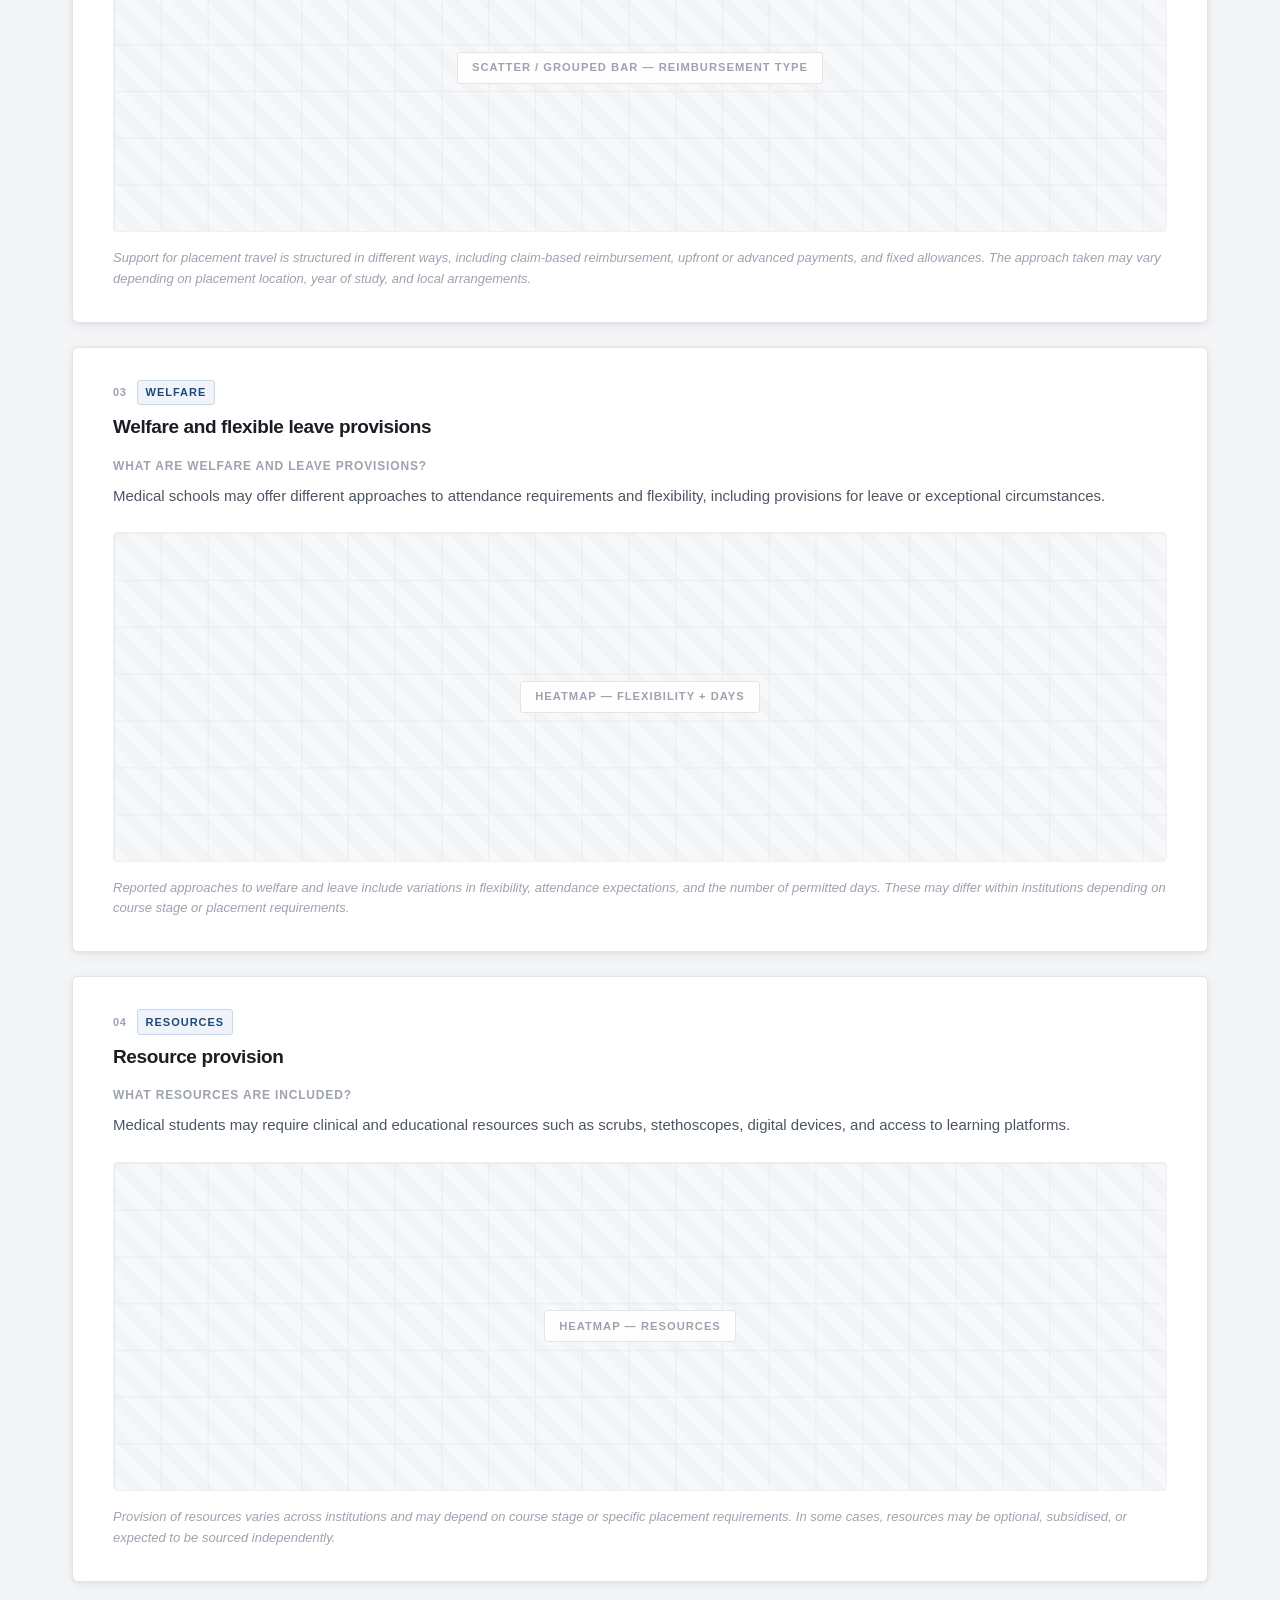
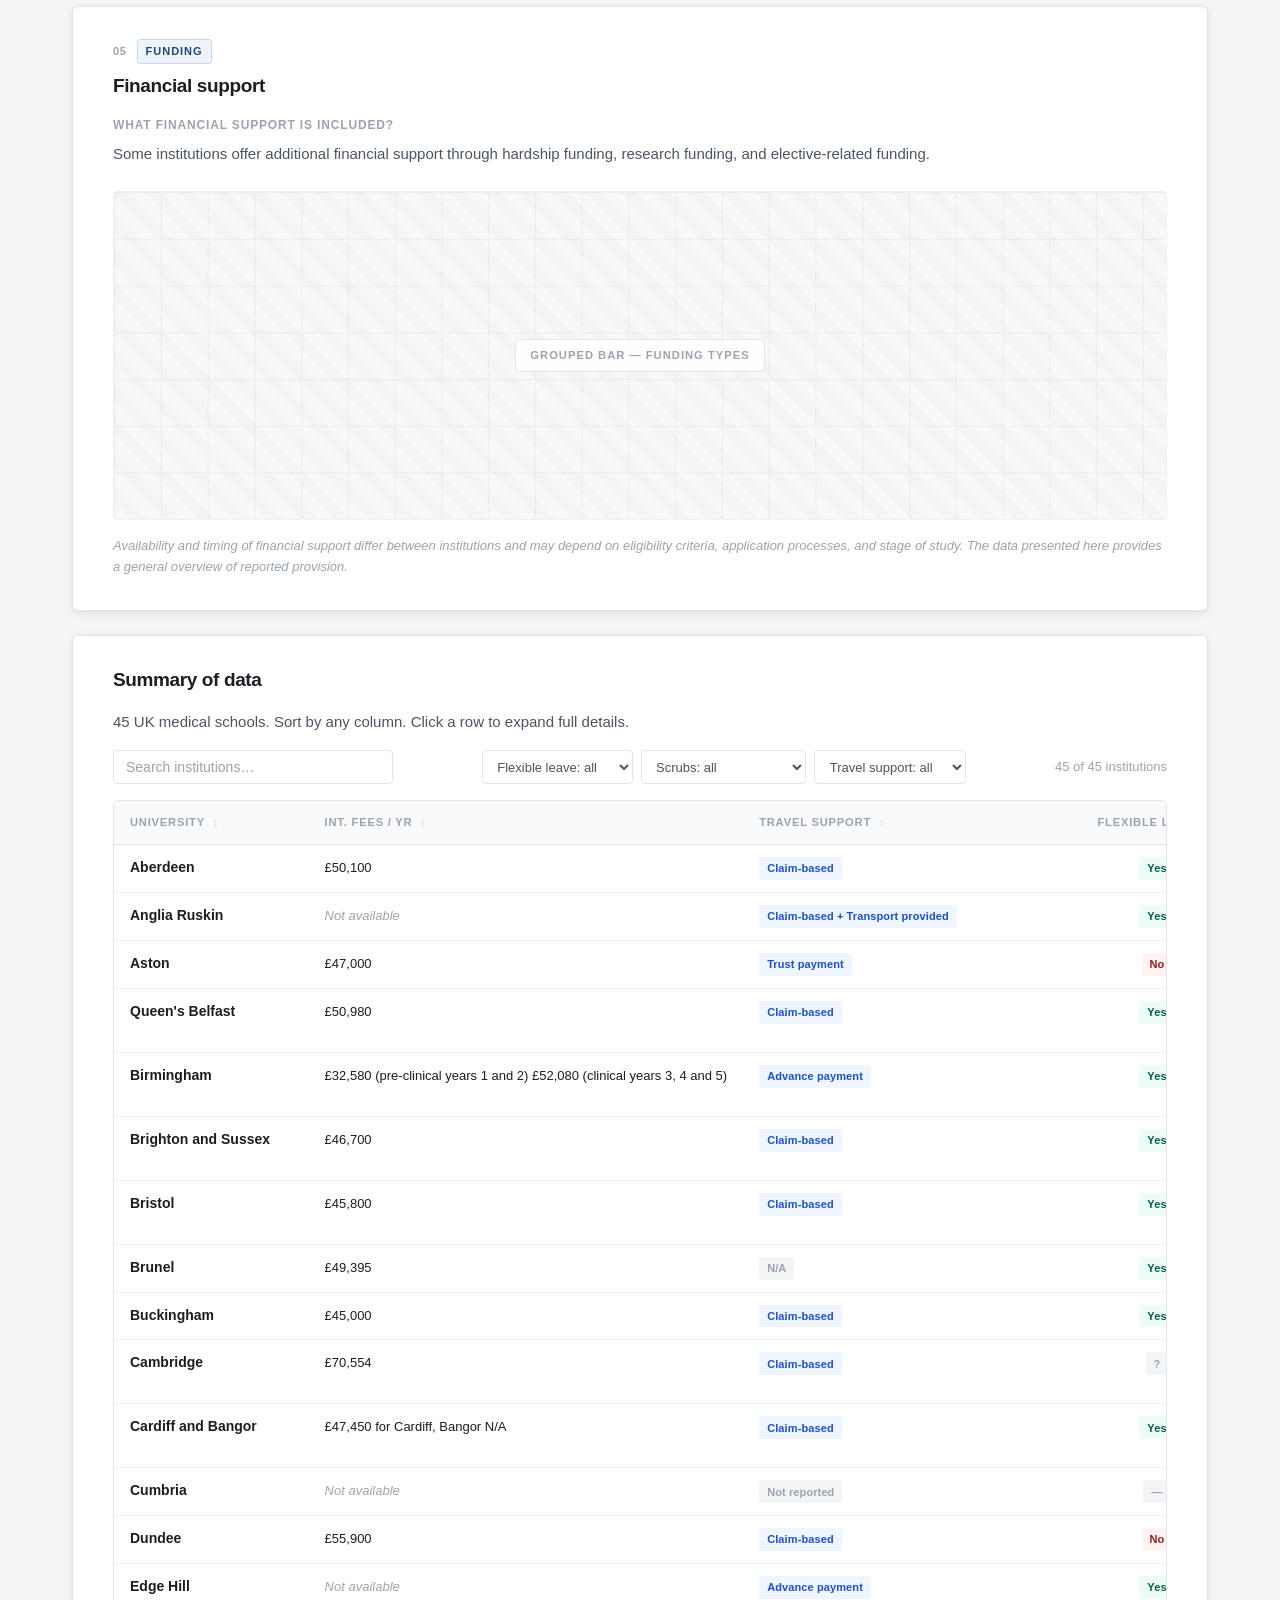
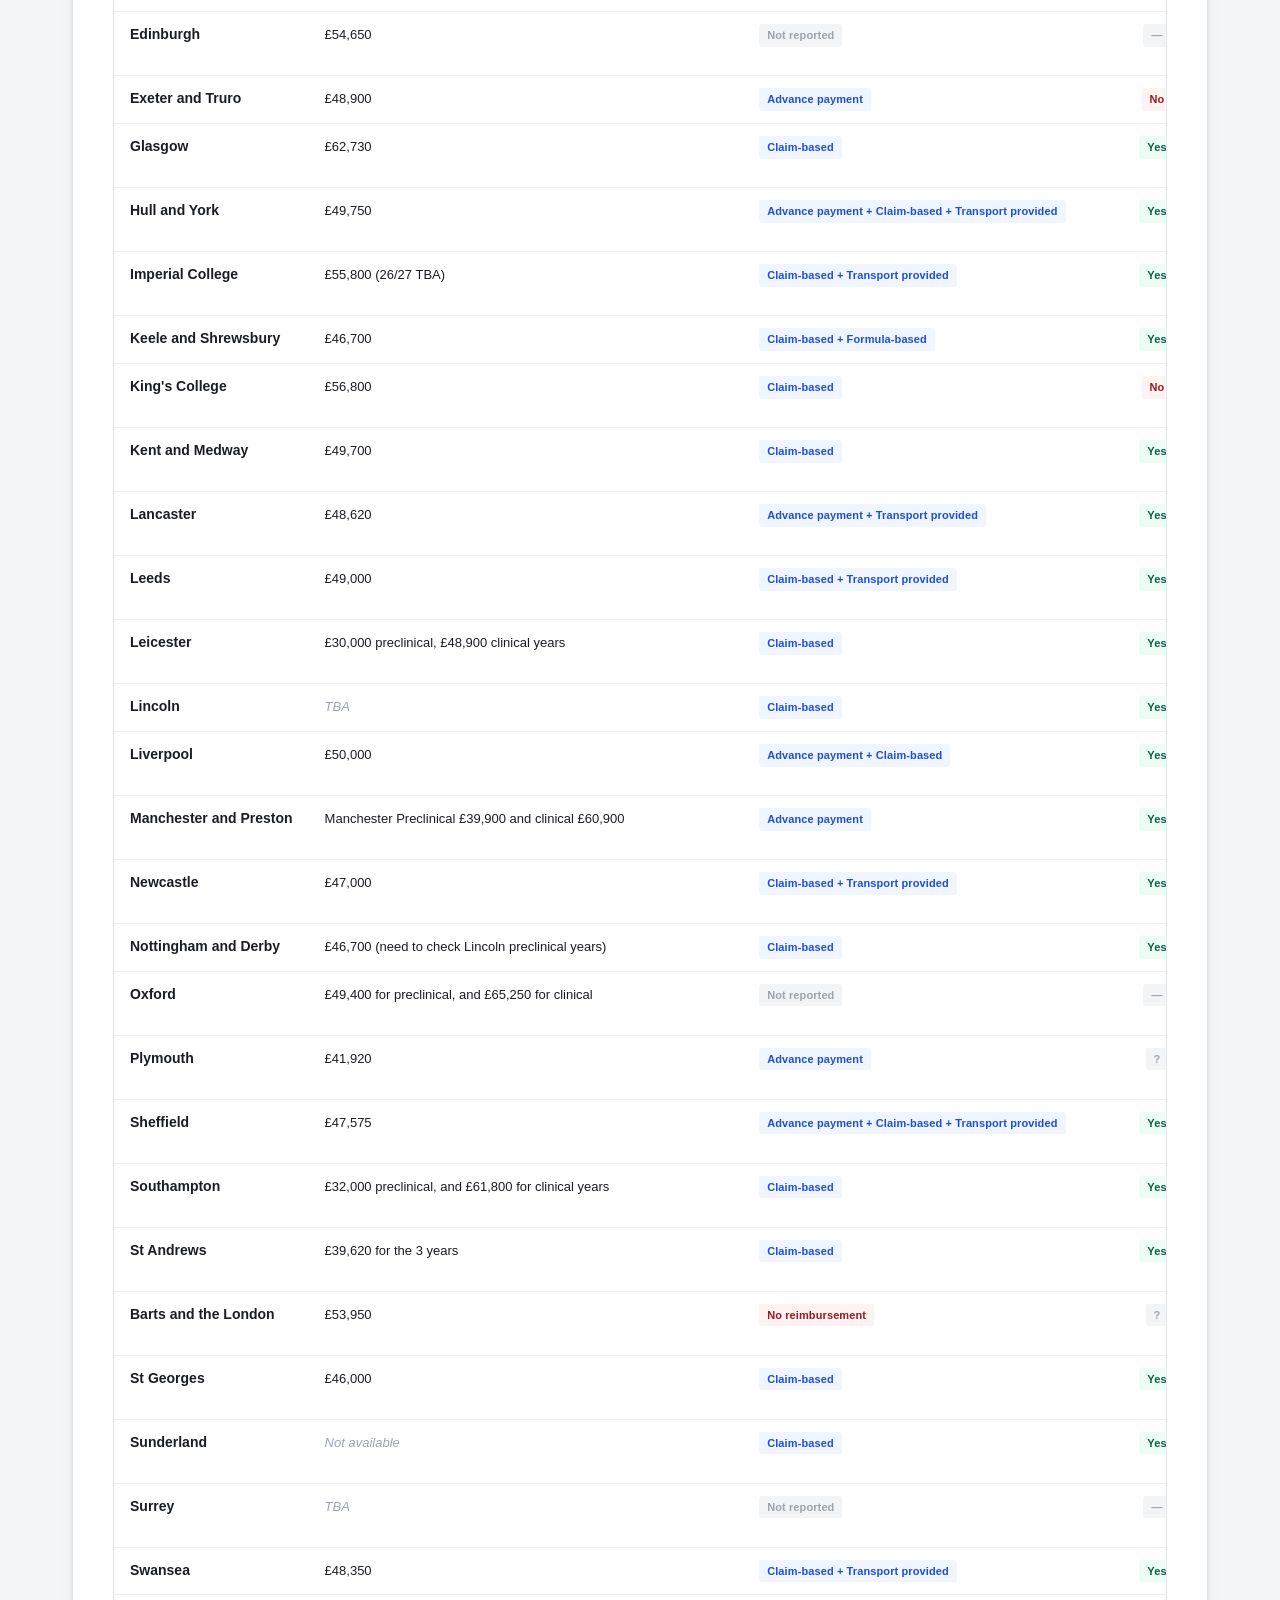
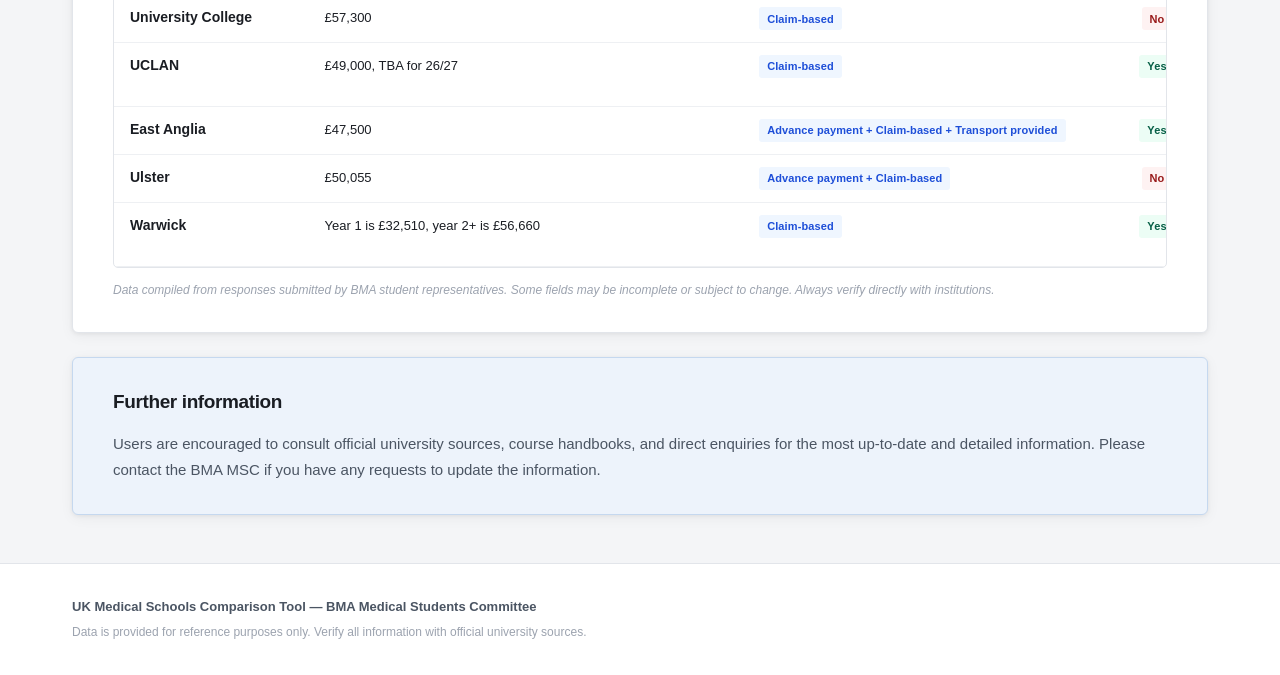
==== commit 6929ec69: "Use all Excel data: 45 schools, 18 columns, expandable rows - JSON now contains every column from th" ====
--- a/index.html
+++ b/index.html
@@ -139,30 +139,30 @@
       <!-- Summary Table -->
       <section class="panel table-panel" id="summary">
         <h2 class="panel-heading">Summary of data</h2>
-        <p>45 UK medical schools. Click any column header to sort. Click a row to expand full details.</p>
+        <p>45 UK medical schools. Sort by any column. Click a row to expand full details.</p>
 
         <div class="table-controls">
           <div class="search-wrapper">
-            <label for="table-search" class="sr-only">Filter institutions</label>
+            <label for="table-search" class="sr-only">Search institutions</label>
             <input type="text" id="table-search" placeholder="Search institutions&hellip;" class="search-input" autocomplete="off">
           </div>
           <div class="filter-group">
-            <select id="filter-leave" class="filter-select">
-              <option value="">All — Flexible leave</option>
+            <select id="f-leave" class="filter-select">
+              <option value="">Flexible leave: all</option>
               <option value="Yes">Flexible leave: Yes</option>
               <option value="No">Flexible leave: No</option>
             </select>
-            <select id="filter-scrubs" class="filter-select">
-              <option value="">All — Scrubs</option>
+            <select id="f-scrubs" class="filter-select">
+              <option value="">Scrubs: all</option>
               <option value="Yes">Scrubs provided: Yes</option>
               <option value="No">Scrubs provided: No</option>
             </select>
-            <select id="filter-travel" class="filter-select">
-              <option value="">All — Travel support</option>
+            <select id="f-travel" class="filter-select">
+              <option value="">Travel support: all</option>
               <option value="Claim-based">Claim-based</option>
               <option value="Advance payment">Advance payment</option>
               <option value="Transport provided">Transport provided</option>
-              <option value="None provided">None provided</option>
+              <option value="No reimbursement">No reimbursement</option>
             </select>
           </div>
           <div class="table-meta" id="table-count"></div>
@@ -172,23 +172,25 @@
           <table id="comparison-table" class="comparison-table">
             <thead>
               <tr>
-                <th data-col="university" class="sortable col-uni">University <span class="sort-icon">&#8597;</span></th>
-                <th data-col="international_fees" class="sortable col-fees">Int. Fees (per yr) <span class="sort-icon">&#8597;</span></th>
-                <th data-col="travel_support_type" class="sortable col-travel">Travel Support <span class="sort-icon">&#8597;</span></th>
-                <th data-col="flexible_leave" class="sortable col-yn">Flexible Leave <span class="sort-icon">&#8597;</span></th>
-                <th data-col="scrubs" class="sortable col-yn">Scrubs <span class="sort-icon">&#8597;</span></th>
-                <th data-col="stethoscope" class="sortable col-yn">Stethoscope <span class="sort-icon">&#8597;</span></th>
-                <th data-col="passmed" class="sortable col-yn">Passmed <span class="sort-icon">&#8597;</span></th>
-                <th data-col="hardship_funding" class="sortable col-fund">Hardship Funding <span class="sort-icon">&#8597;</span></th>
-                <th class="col-expand"></th>
+                <th data-col="university"          class="sortable th-uni">University <span class="sort-icon">&#8597;</span></th>
+                <th data-col="international_fees"  class="sortable th-fees">Int. Fees / yr <span class="sort-icon">&#8597;</span></th>
+                <th data-col="travel_type"         class="sortable th-travel">Travel Support <span class="sort-icon">&#8597;</span></th>
+                <th data-col="flexible_leave"      class="sortable th-yn">Flexible Leave <span class="sort-icon">&#8597;</span></th>
+                <th data-col="scrubs"              class="sortable th-yn">Scrubs <span class="sort-icon">&#8597;</span></th>
+                <th data-col="stethoscope"         class="sortable th-yn">Stethoscope <span class="sort-icon">&#8597;</span></th>
+                <th data-col="passmed"             class="sortable th-yn">Passmed <span class="sort-icon">&#8597;</span></th>
+                <th data-col="ipads"               class="sortable th-yn">iPads <span class="sort-icon">&#8597;</span></th>
+                <th data-col="hardship_funding"    class="sortable th-fund">Hardship Funding <span class="sort-icon">&#8597;</span></th>
+                <th data-col="elective_funding_year" class="sortable th-elective">Elective Yr <span class="sort-icon">&#8597;</span></th>
+                <th class="th-expand"></th>
               </tr>
             </thead>
             <tbody id="table-body">
-              <tr><td colspan="9" class="loading-cell">Loading data&hellip;</td></tr>
+              <tr><td colspan="11" class="loading-cell">Loading data&hellip;</td></tr>
             </tbody>
           </table>
         </div>
-        <p class="table-note">Data compiled from responses submitted by student representatives. Some fields may be incomplete or subject to change. Verify with your institution.</p>
+        <p class="table-note">Data compiled from responses submitted by BMA student representatives. Some fields may be incomplete or subject to change. Always verify directly with institutions.</p>
       </section>
 
       <!-- Further Information -->
--- a/css/styles.css
+++ b/css/styles.css
@@ -418,27 +418,32 @@
   background: #fafbfc;
 }
 
-.university-cell {
-  font-weight: 600;
-  color: var(--text-primary) !important;
-  white-space: nowrap;
-}
-
-.fees-cell { white-space: nowrap; }
-
-.fees-value {
+/* column widths */
+.th-uni      { min-width: 160px; }
+.th-fees     { min-width: 160px; white-space: nowrap; }
+.th-travel   { min-width: 160px; }
+.th-yn       { min-width: 80px; text-align: center; }
+.th-fund     { min-width: 180px; }
+.th-elective { min-width: 90px; white-space: nowrap; }
+.th-expand   { width: 32px; }
+
+.col-uni  { font-weight: 600; color: var(--text-primary) !important; white-space: nowrap; }
+.col-fees { white-space: nowrap; }
+.col-yn   { text-align: center; }
+.col-fund { font-size: 0.8125rem; max-width: 200px; }
+.col-elective { font-size: 0.8125rem; white-space: nowrap; }
+
+.fees-val {
   font-size: 0.8125rem;
   font-weight: 500;
   color: var(--text-primary);
 }
 
-.fund-cell {
-  font-size: 0.8125rem;
-  max-width: 180px;
-}
-
-.col-yn  { text-align: center; }
-.col-yn .badge { display: block; margin: 0 auto; text-align: center; }
+.muted {
+  color: var(--text-muted);
+  font-style: italic;
+  font-size: 0.8125rem;
+}
 
 .expand-cell {
   width: 32px;
@@ -460,13 +465,13 @@
 
 .data-row:hover .expand-icon { opacity: 1; }
 
-.data-row.row-expanded .expand-icon {
+.data-row.row-open .expand-icon {
   transform: rotate(180deg);
   opacity: 1;
   color: var(--accent);
 }
 
-.data-row.row-expanded td {
+.data-row.row-open td {
   background: #f5f8fd;
   border-bottom: none;
 }
@@ -562,11 +567,10 @@
   white-space: nowrap;
 }
 
-.badge-yes     { background: var(--green-bg);  color: var(--green-text); }
-.badge-no      { background: var(--red-bg);    color: var(--red-text);   }
-.badge-unknown { background: #f3f4f6;          color: var(--text-muted); }
-.badge-travel  { background: #eff6ff;          color: #1d4ed8;           }
-.badge-advance { background: #f0fdf4;          color: #166534;           }
+.b-yes    { background: var(--green-bg); color: var(--green-text); }
+.b-no     { background: var(--red-bg);   color: var(--red-text);   }
+.b-nr     { background: #f3f4f6;         color: var(--text-muted); }
+.b-travel { background: #eff6ff;         color: #1d4ed8;           }
 
 .loading-cell {
   text-align: center !important;
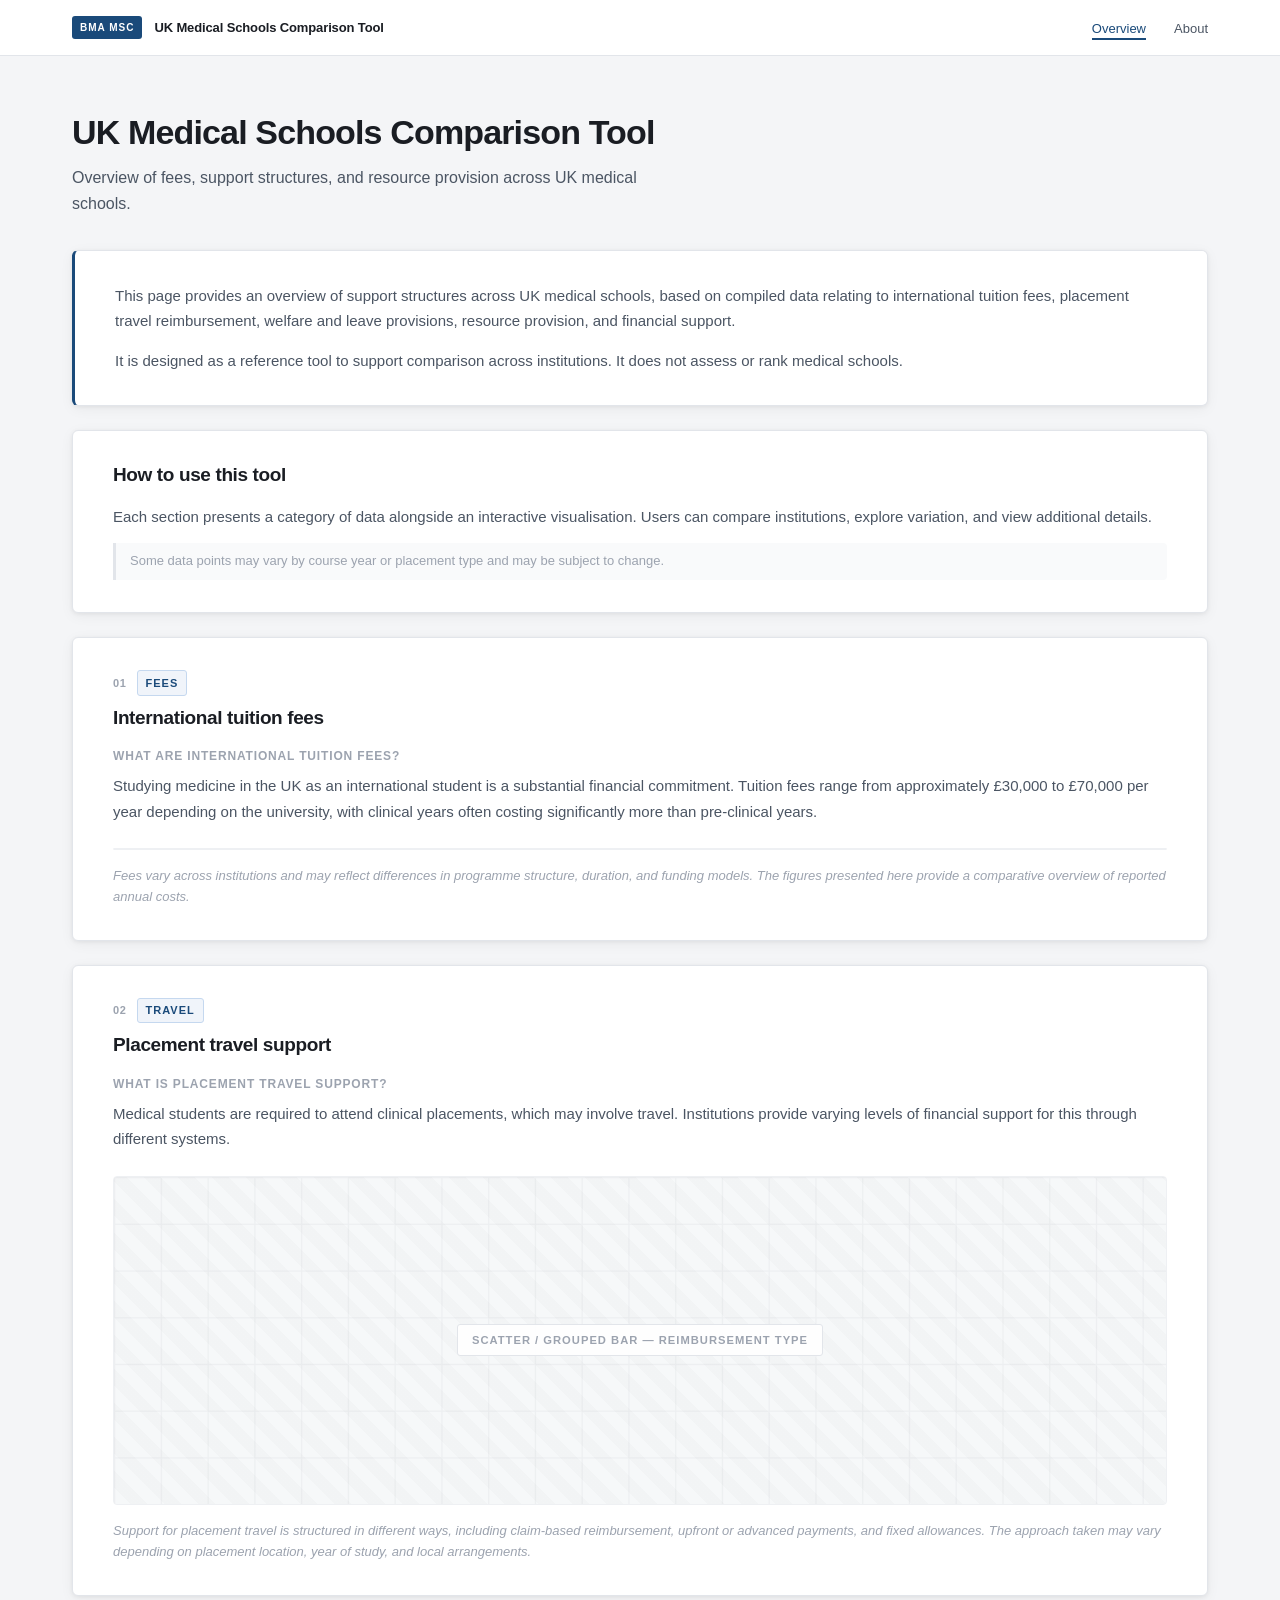
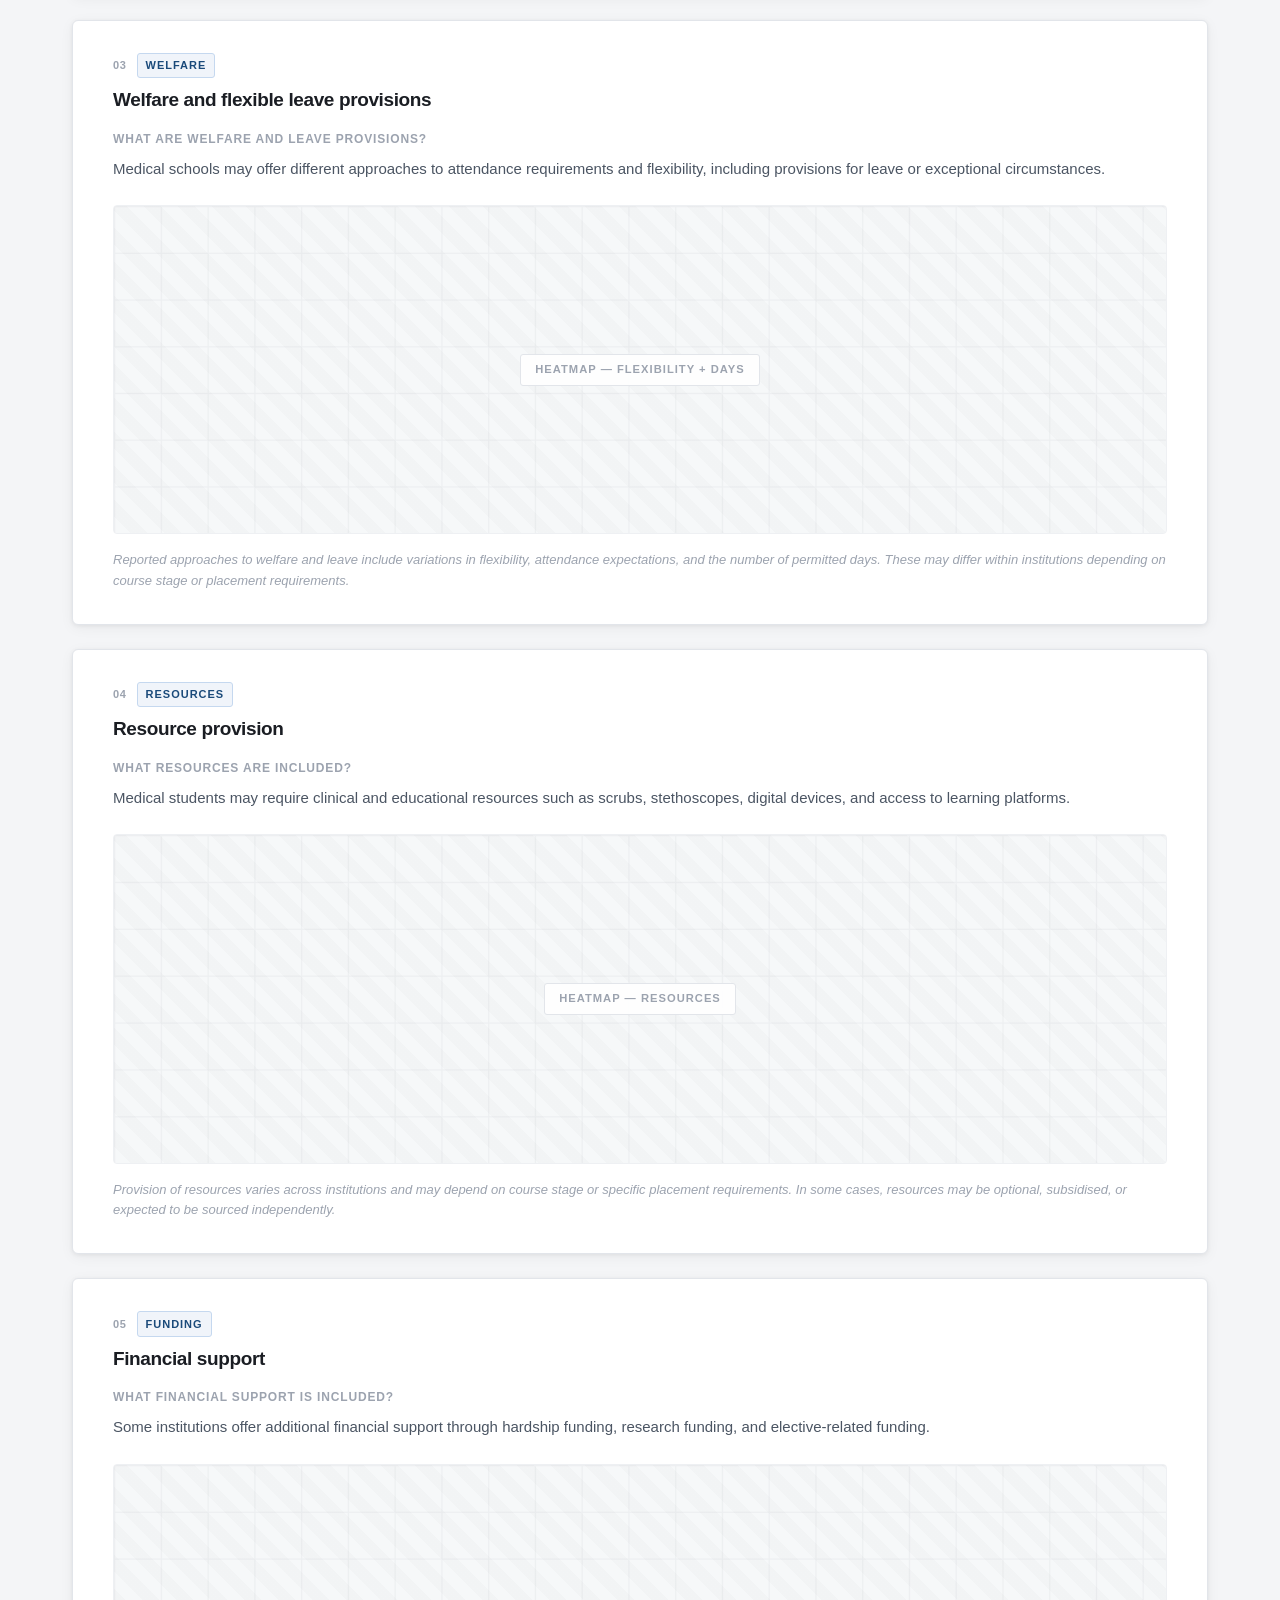
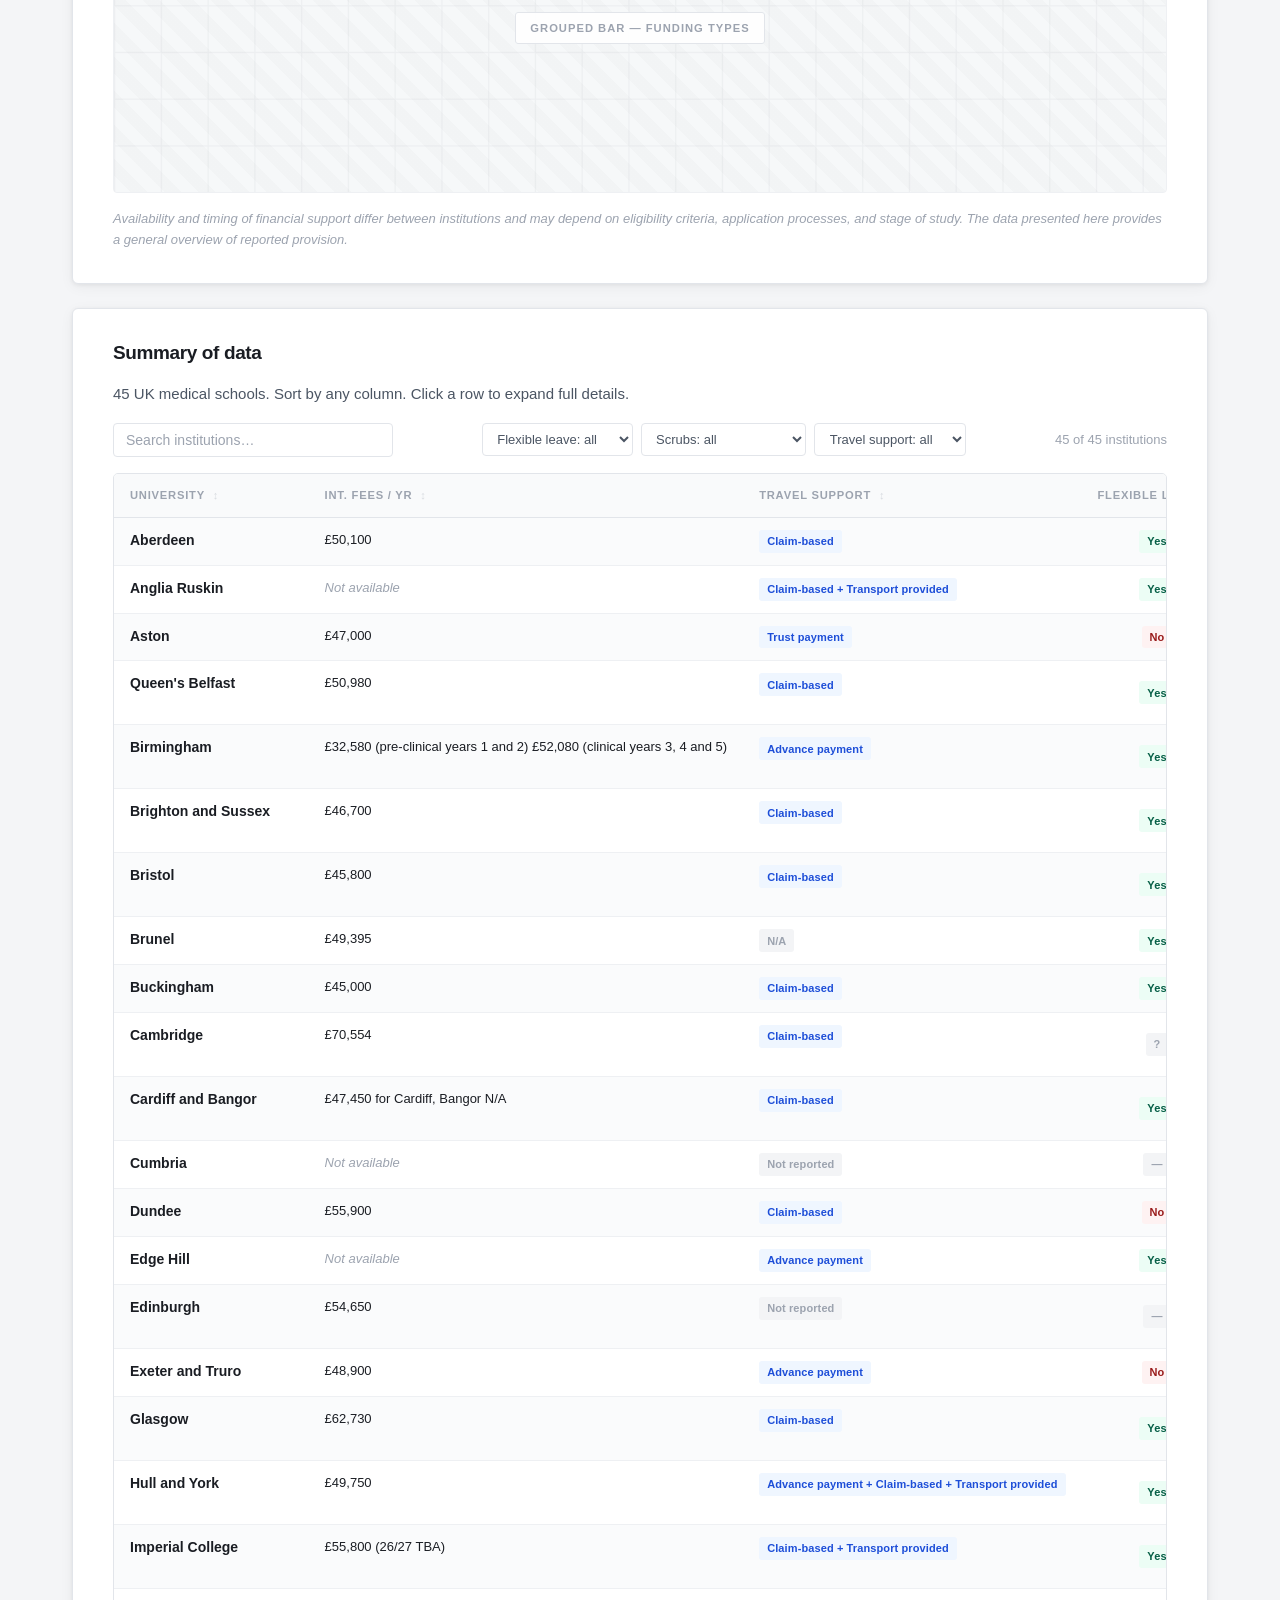
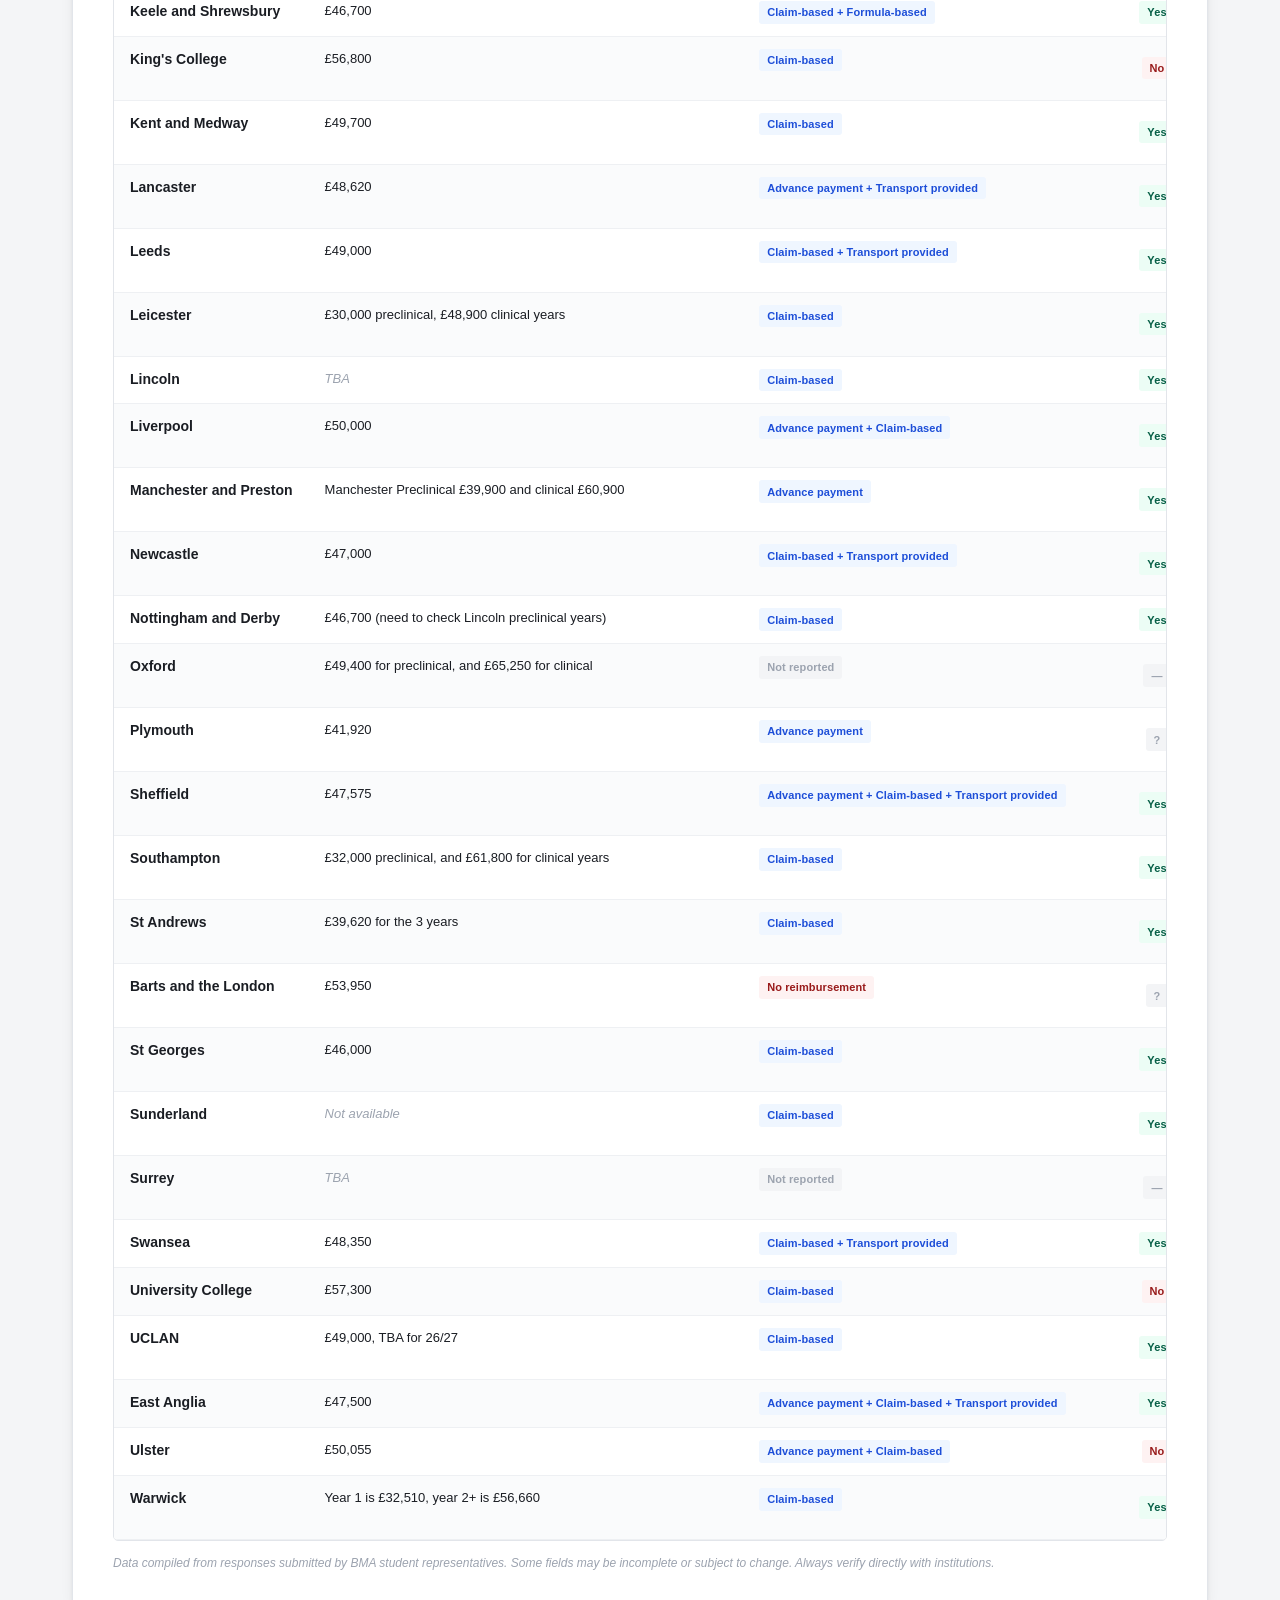
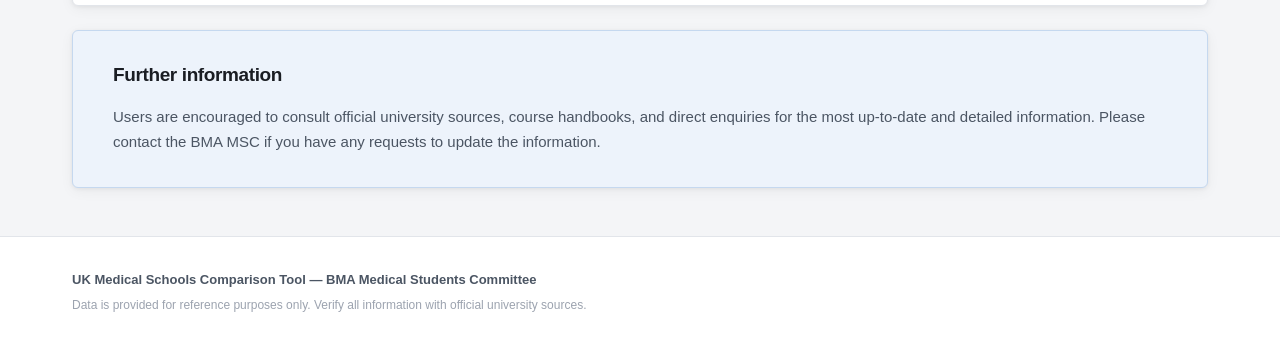
==== commit 5ea27e40: "Add Flourish chart to fees section; improve table formatting - Replace section 1 placeholder with Fl" ====
--- a/index.html
+++ b/index.html
@@ -55,11 +55,8 @@
         <h2 class="panel-heading">International tuition fees</h2>
         <p class="sub-label">What are international tuition fees?</p>
         <p>Studying medicine in the UK as an international student is a substantial financial commitment. Tuition fees range from approximately £30,000 to £70,000 per year depending on the university, with clinical years often costing significantly more than pre-clinical years.</p>
-        <div class="chart-container">
-          <img src="images/placeholder-chart.png" alt="Column chart showing international tuition fees by institution" class="chart-img">
-          <div class="chart-overlay">
-            <span class="chart-type-label">Column chart &mdash; fees</span>
-          </div>
+        <div class="flourish-container">
+          <div class="flourish-embed flourish-chart" data-src="story/3597189"><script src="https://public.flourish.studio/resources/embed.js"></script><noscript><img src="https://public.flourish.studio/story/3597189/thumbnail" width="100%" alt="visualization" /></noscript></div>
         </div>
         <p class="chart-caption">Fees vary across institutions and may reflect differences in programme structure, duration, and funding models. The figures presented here provide a comparative overview of reported annual costs.</p>
       </section>
--- a/css/styles.css
+++ b/css/styles.css
@@ -227,6 +227,19 @@
   line-height: 1.6 !important;
 }
 
+/* --- Flourish embed --- */
+.flourish-container {
+  margin: 1.5rem 0 1rem;
+  border-radius: 4px;
+  overflow: hidden;
+  border: 1px solid var(--border-light);
+}
+
+.flourish-container .flourish-embed {
+  display: block;
+  width: 100%;
+}
+
 /* --- Chart placeholders --- */
 .chart-container {
   position: relative;
@@ -418,20 +431,40 @@
   background: #fafbfc;
 }
 
-/* column widths */
-.th-uni      { min-width: 160px; }
-.th-fees     { min-width: 160px; white-space: nowrap; }
-.th-travel   { min-width: 160px; }
-.th-yn       { min-width: 80px; text-align: center; }
-.th-fund     { min-width: 180px; }
-.th-elective { min-width: 90px; white-space: nowrap; }
-.th-expand   { width: 32px; }
-
-.col-uni  { font-weight: 600; color: var(--text-primary) !important; white-space: nowrap; }
-.col-fees { white-space: nowrap; }
-.col-yn   { text-align: center; }
-.col-fund { font-size: 0.8125rem; max-width: 200px; }
+/* --- Table column widths & cell styles --- */
+.th-uni      { min-width: 170px; }
+.th-fees     { min-width: 170px; }
+.th-travel   { min-width: 150px; }
+.th-yn       { min-width: 76px;  text-align: center; }
+.th-fund     { min-width: 190px; }
+.th-elective { min-width: 95px;  white-space: nowrap; }
+.th-expand   { width: 36px; }
+
+.col-uni  {
+  font-weight: 600;
+  color: var(--text-primary) !important;
+  white-space: nowrap;
+}
+.col-fees {
+  font-size: 0.8125rem;
+  font-weight: 500;
+  color: var(--text-primary);
+  white-space: nowrap;
+}
+.col-yn       { text-align: center; vertical-align: middle !important; }
+.col-fund     { font-size: 0.8125rem; max-width: 200px; }
 .col-elective { font-size: 0.8125rem; white-space: nowrap; }
+.col-expand   { width: 36px; text-align: center; vertical-align: middle !important; }
+
+/* zebra striping */
+.comparison-table tbody tr.data-row:nth-child(4n+1) td,
+.comparison-table tbody tr.data-row:nth-child(4n+2) td {
+  background: #fafbfc;
+}
+.comparison-table tbody tr.data-row:hover td,
+.comparison-table tbody tr.data-row.row-open td {
+  background: var(--accent-light) !important;
+}
 
 .fees-val {
   font-size: 0.8125rem;
@@ -445,17 +478,12 @@
   font-size: 0.8125rem;
 }
 
-.expand-cell {
-  width: 32px;
-  text-align: center;
-  color: var(--text-muted);
-  font-size: 0.625rem;
-}
-
 .expand-icon {
   display: inline-block;
+  font-size: 0.65rem;
   transition: transform 0.2s ease;
-  opacity: 0.5;
+  opacity: 0.4;
+  color: var(--text-muted);
 }
 
 .data-row {
@@ -463,7 +491,7 @@
   transition: background 0.1s;
 }
 
-.data-row:hover .expand-icon { opacity: 1; }
+.data-row:hover .expand-icon { opacity: 0.9; }
 
 .data-row.row-open .expand-icon {
   transform: rotate(180deg);
@@ -472,7 +500,6 @@
 }
 
 .data-row.row-open td {
-  background: #f5f8fd;
   border-bottom: none;
 }
 
@@ -493,8 +520,7 @@
 
 .detail-grid {
   display: grid;
-  grid-template-columns: 1fr 1fr;
-  gap: 0;
+  grid-template-columns: 1fr 1fr 1fr;
   padding: 1.25rem 1.5rem;
   gap: 1rem 2rem;
 }
@@ -675,7 +701,7 @@
   }
 
   .detail-grid {
-    grid-template-columns: 1fr;
+    grid-template-columns: 1fr 1fr;
   }
 
   .filter-group {
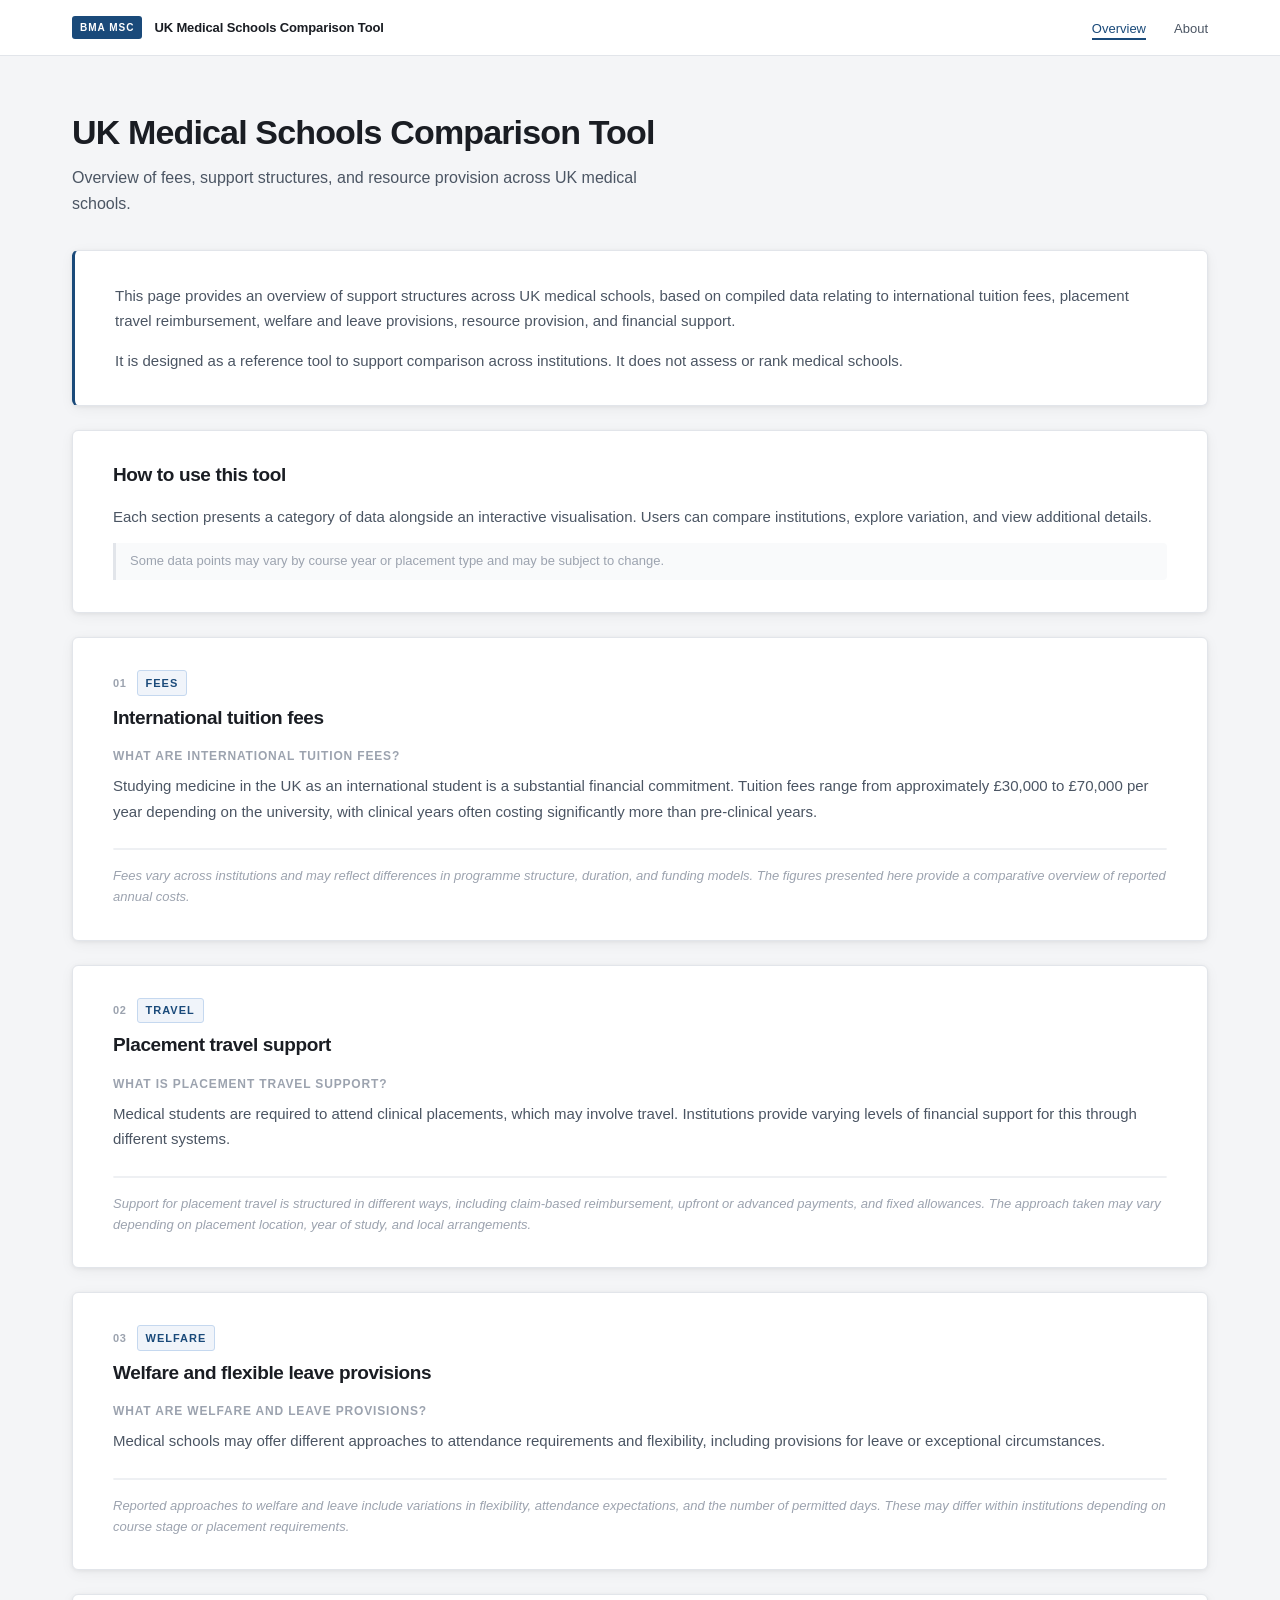
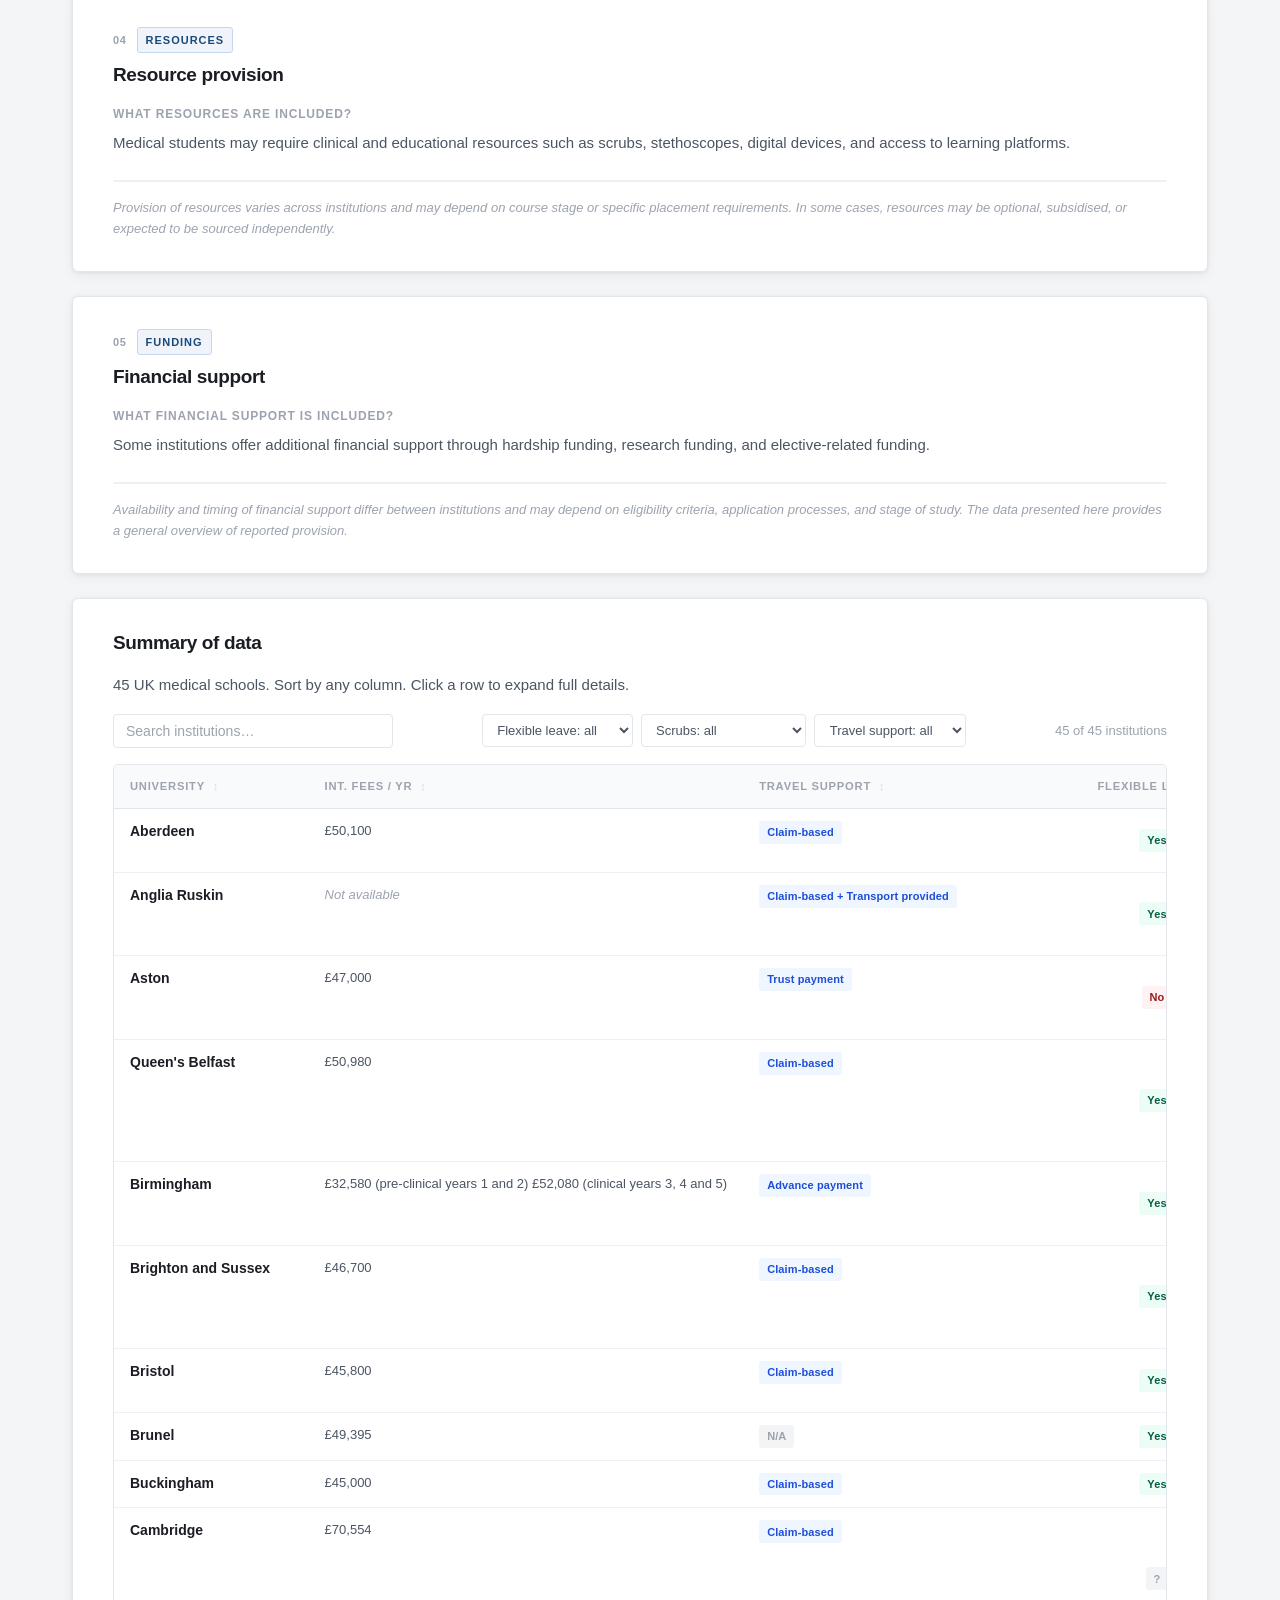
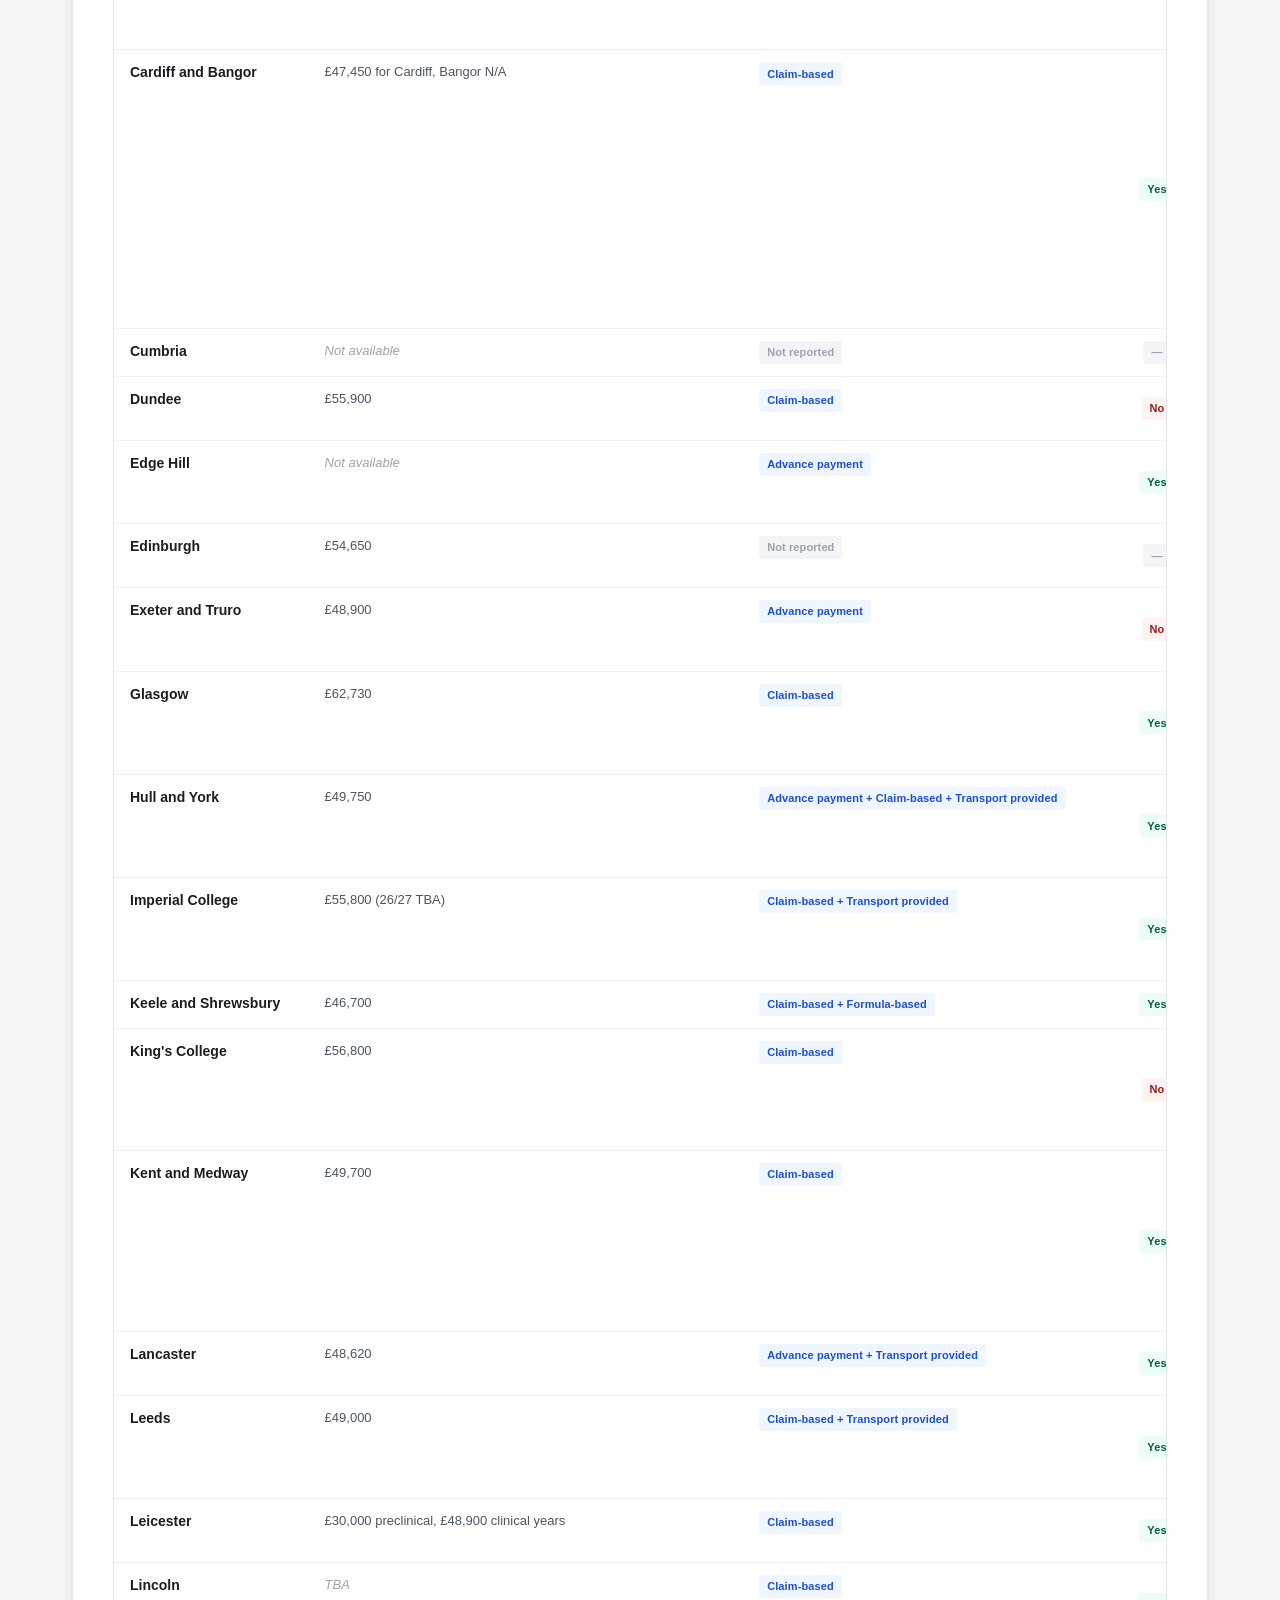
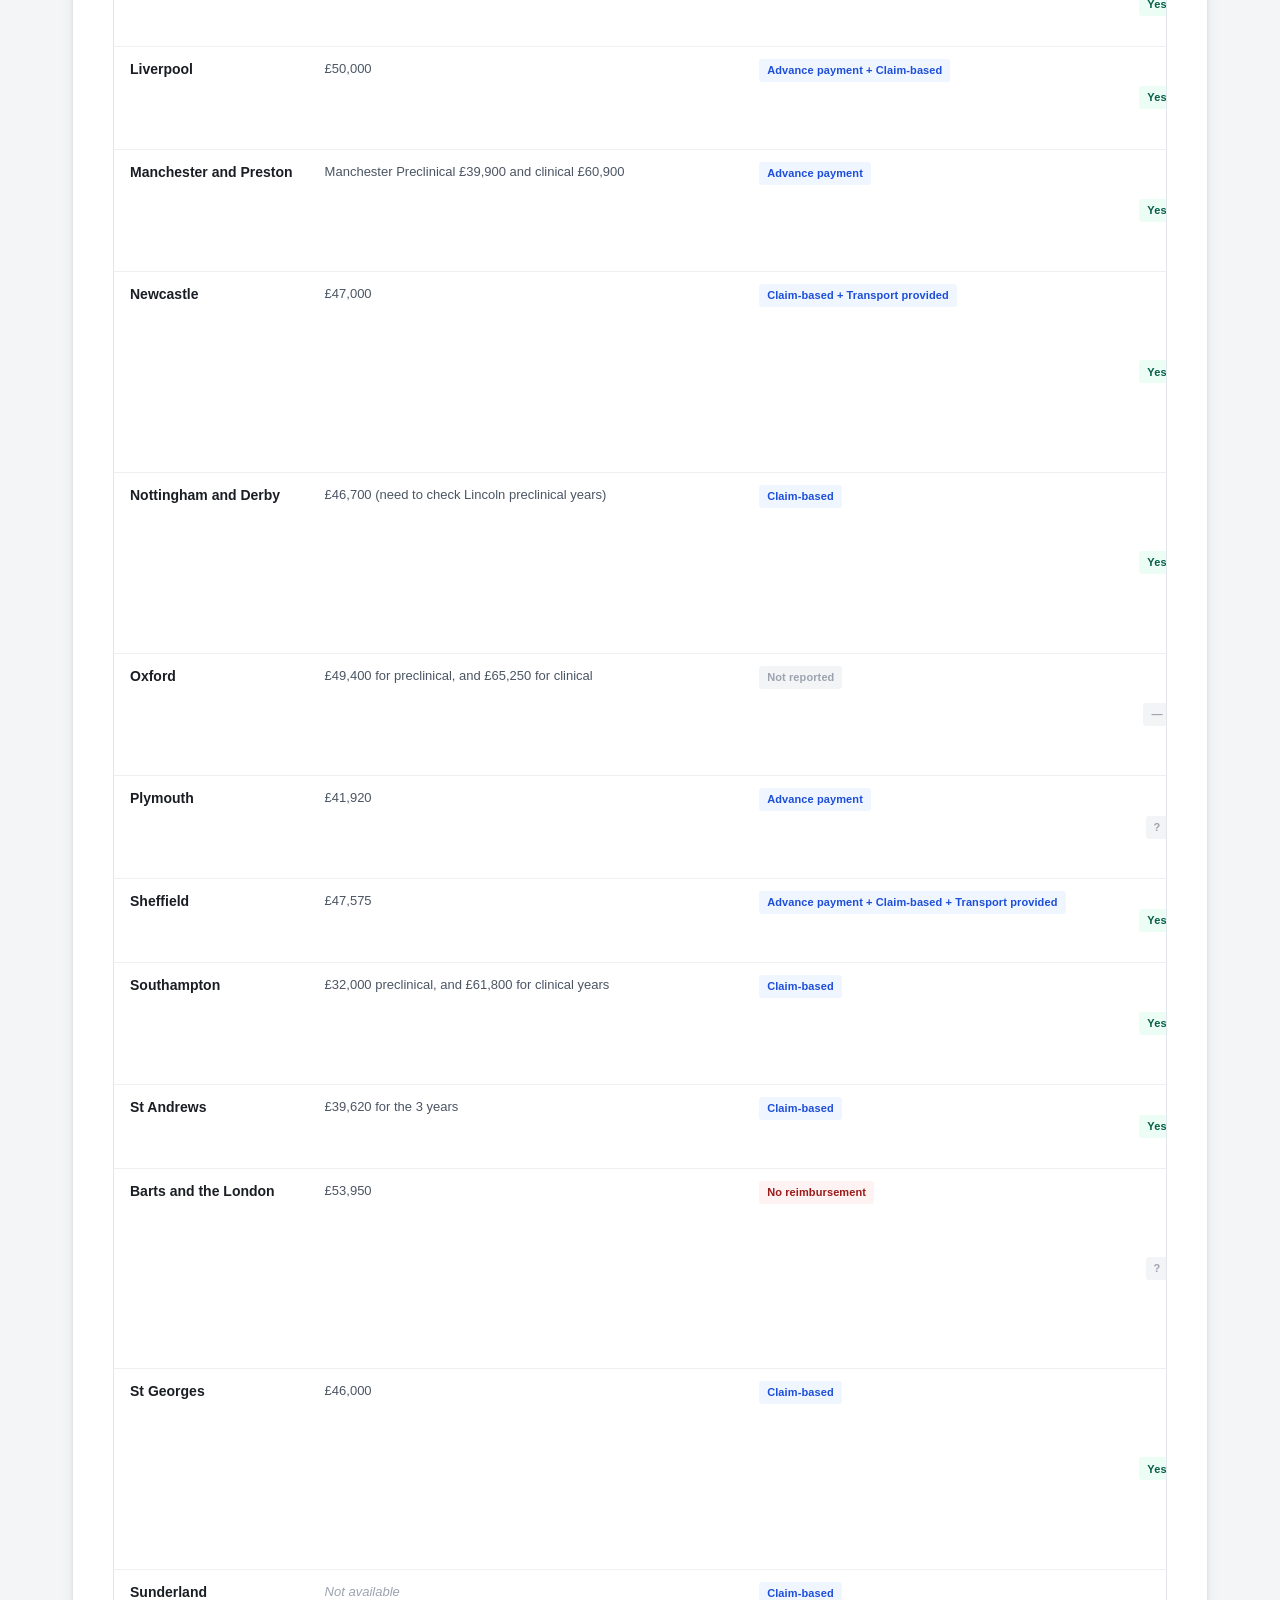
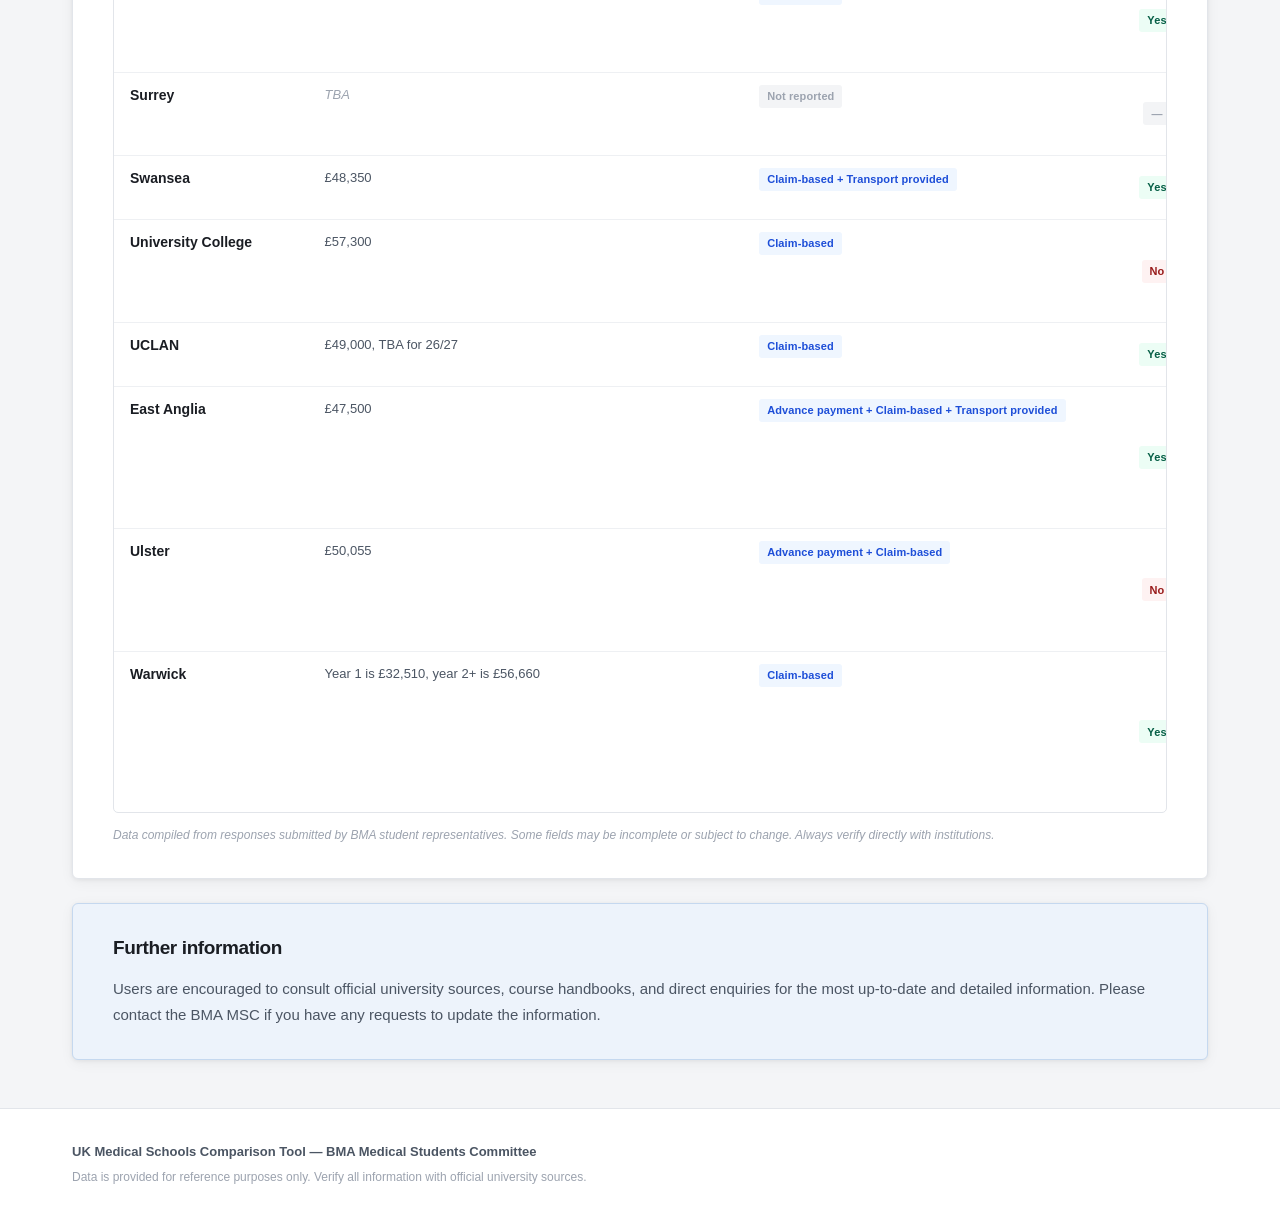
==== commit 1d553b11: "Add 4 Flourish charts; simplify comparison table - Replace all 4 remaining placeholder charts with F" ====
--- a/index.html
+++ b/index.html
@@ -70,11 +70,8 @@
         <h2 class="panel-heading">Placement travel support</h2>
         <p class="sub-label">What is placement travel support?</p>
         <p>Medical students are required to attend clinical placements, which may involve travel. Institutions provide varying levels of financial support for this through different systems.</p>
-        <div class="chart-container">
-          <img src="images/placeholder-chart.png" alt="Scatter or grouped bar chart showing travel reimbursement types" class="chart-img">
-          <div class="chart-overlay">
-            <span class="chart-type-label">Scatter / grouped bar &mdash; reimbursement type</span>
-          </div>
+        <div class="flourish-container">
+          <div class="flourish-embed flourish-chart" data-src="visualisation/27810907"><script src="https://public.flourish.studio/resources/embed.js"></script><noscript><img src="https://public.flourish.studio/visualisation/27810907/thumbnail" width="100%" alt="visualization" /></noscript></div>
         </div>
         <p class="chart-caption">Support for placement travel is structured in different ways, including claim-based reimbursement, upfront or advanced payments, and fixed allowances. The approach taken may vary depending on placement location, year of study, and local arrangements.</p>
       </section>
@@ -88,11 +85,8 @@
         <h2 class="panel-heading">Welfare and flexible leave provisions</h2>
         <p class="sub-label">What are welfare and leave provisions?</p>
         <p>Medical schools may offer different approaches to attendance requirements and flexibility, including provisions for leave or exceptional circumstances.</p>
-        <div class="chart-container">
-          <img src="images/placeholder-chart.png" alt="Heatmap showing leave flexibility and permitted days" class="chart-img">
-          <div class="chart-overlay">
-            <span class="chart-type-label">Heatmap &mdash; flexibility + days</span>
-          </div>
+        <div class="flourish-container">
+          <div class="flourish-embed flourish-chart" data-src="visualisation/27818042"><script src="https://public.flourish.studio/resources/embed.js"></script><noscript><img src="https://public.flourish.studio/visualisation/27818042/thumbnail" width="100%" alt="visualization" /></noscript></div>
         </div>
         <p class="chart-caption">Reported approaches to welfare and leave include variations in flexibility, attendance expectations, and the number of permitted days. These may differ within institutions depending on course stage or placement requirements.</p>
       </section>
@@ -106,11 +100,8 @@
         <h2 class="panel-heading">Resource provision</h2>
         <p class="sub-label">What resources are included?</p>
         <p>Medical students may require clinical and educational resources such as scrubs, stethoscopes, digital devices, and access to learning platforms.</p>
-        <div class="chart-container">
-          <img src="images/placeholder-chart.png" alt="Heatmap showing resource provision by institution" class="chart-img">
-          <div class="chart-overlay">
-            <span class="chart-type-label">Heatmap &mdash; resources</span>
-          </div>
+        <div class="flourish-container">
+          <div class="flourish-embed flourish-chart" data-src="visualisation/27800569"><script src="https://public.flourish.studio/resources/embed.js"></script><noscript><img src="https://public.flourish.studio/visualisation/27800569/thumbnail" width="100%" alt="visualization" /></noscript></div>
         </div>
         <p class="chart-caption">Provision of resources varies across institutions and may depend on course stage or specific placement requirements. In some cases, resources may be optional, subsidised, or expected to be sourced independently.</p>
       </section>
@@ -124,11 +115,8 @@
         <h2 class="panel-heading">Financial support</h2>
         <p class="sub-label">What financial support is included?</p>
         <p>Some institutions offer additional financial support through hardship funding, research funding, and elective-related funding.</p>
-        <div class="chart-container">
-          <img src="images/placeholder-chart.png" alt="Grouped bar chart showing financial support types" class="chart-img">
-          <div class="chart-overlay">
-            <span class="chart-type-label">Grouped bar &mdash; funding types</span>
-          </div>
+        <div class="flourish-container">
+          <div class="flourish-embed flourish-chart" data-src="visualisation/28527699"><script src="https://public.flourish.studio/resources/embed.js"></script><noscript><img src="https://public.flourish.studio/visualisation/28527699/thumbnail" width="100%" alt="visualization" /></noscript></div>
         </div>
         <p class="chart-caption">Availability and timing of financial support differ between institutions and may depend on eligibility criteria, application processes, and stage of study. The data presented here provides a general overview of reported provision.</p>
       </section>
@@ -179,11 +167,10 @@
                 <th data-col="ipads"               class="sortable th-yn">iPads <span class="sort-icon">&#8597;</span></th>
                 <th data-col="hardship_funding"    class="sortable th-fund">Hardship Funding <span class="sort-icon">&#8597;</span></th>
                 <th data-col="elective_funding_year" class="sortable th-elective">Elective Yr <span class="sort-icon">&#8597;</span></th>
-                <th class="th-expand"></th>
               </tr>
             </thead>
             <tbody id="table-body">
-              <tr><td colspan="11" class="loading-cell">Loading data&hellip;</td></tr>
+              <tr><td colspan="10" class="loading-cell">Loading data&hellip;</td></tr>
             </tbody>
           </table>
         </div>
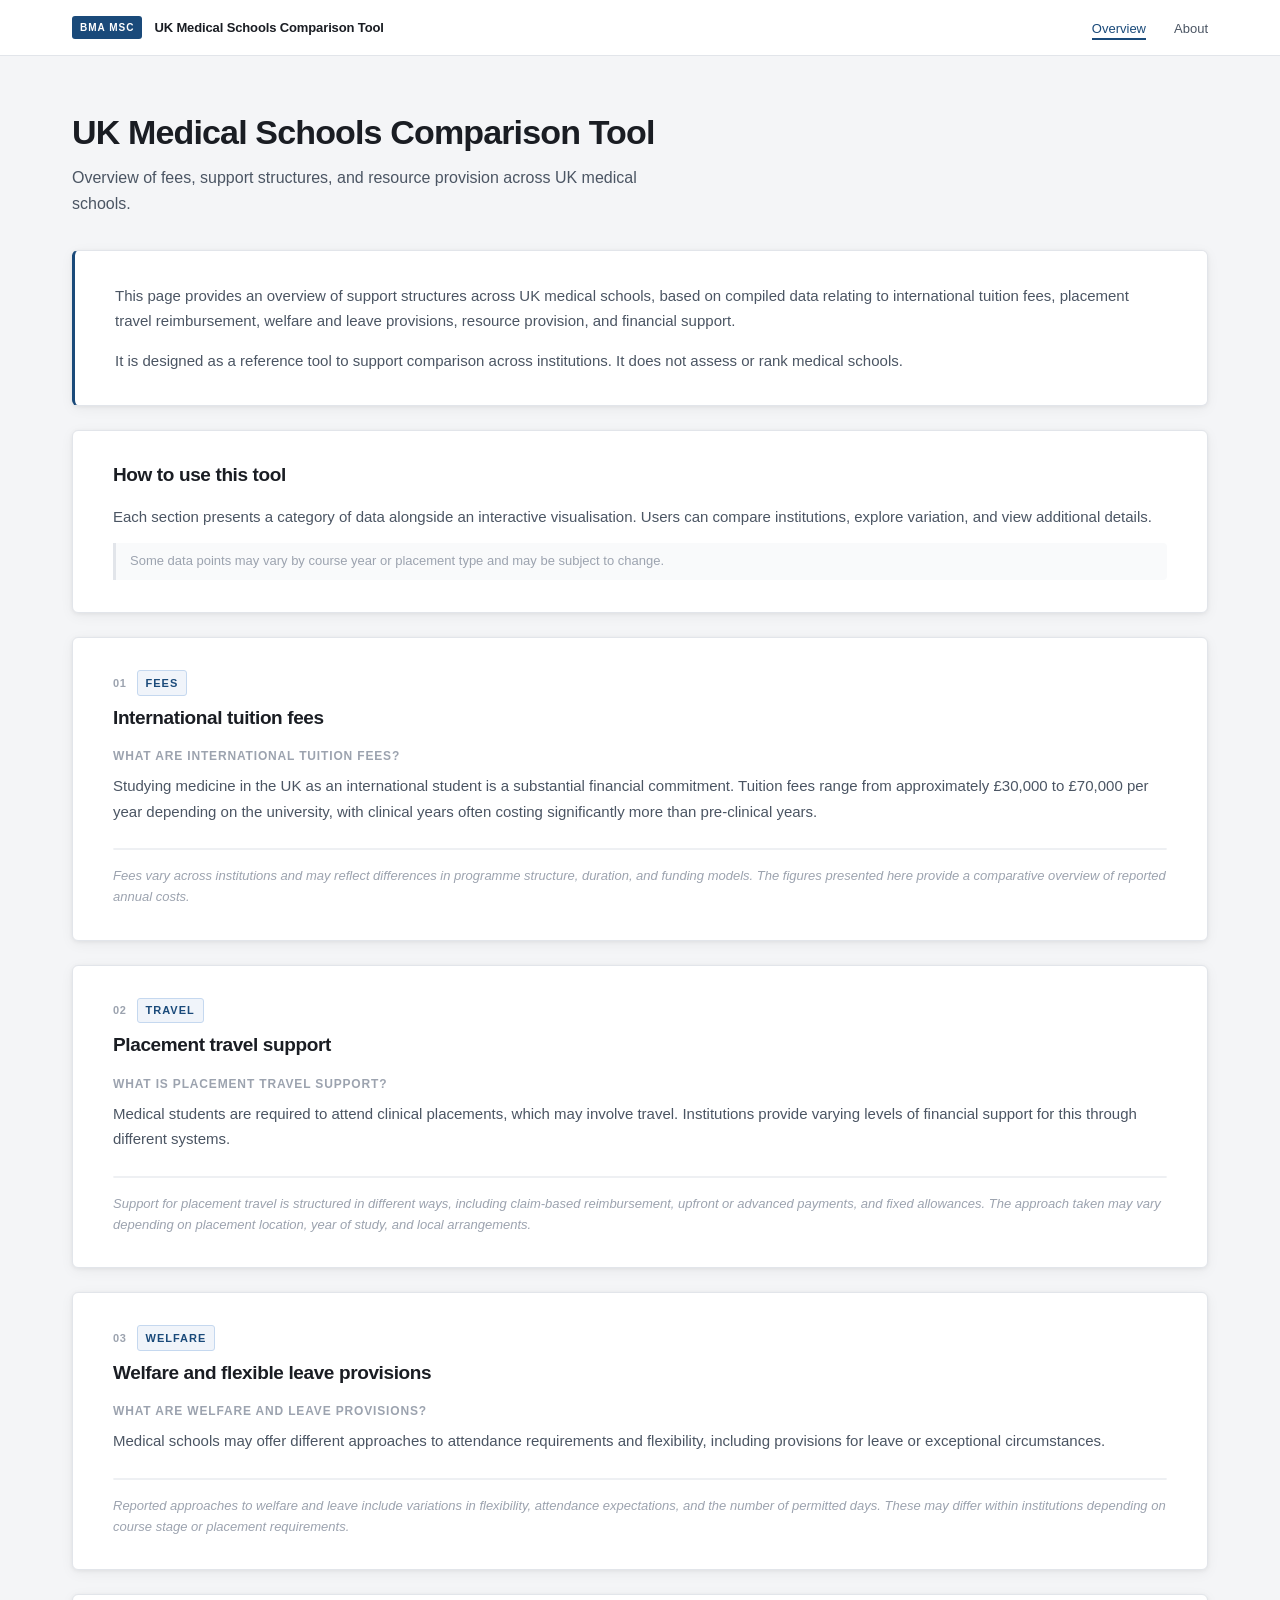
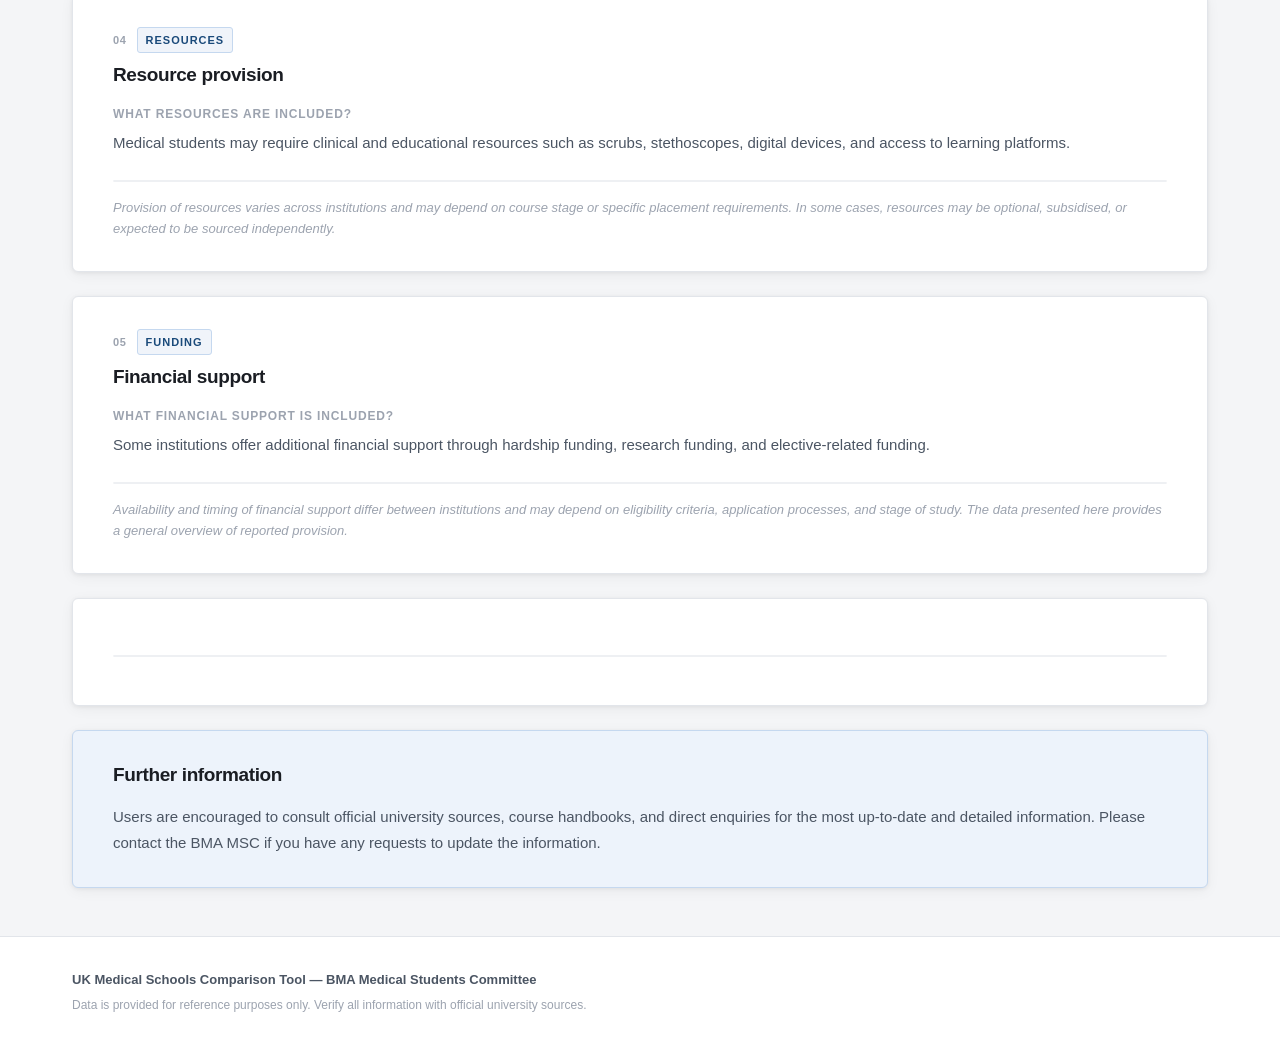
==== commit 45eef293: "Replace finance chart and summary table with Flourish embeds" ====
--- a/index.html
+++ b/index.html
@@ -116,65 +116,16 @@
         <p class="sub-label">What financial support is included?</p>
         <p>Some institutions offer additional financial support through hardship funding, research funding, and elective-related funding.</p>
         <div class="flourish-container">
-          <div class="flourish-embed flourish-chart" data-src="visualisation/28527699"><script src="https://public.flourish.studio/resources/embed.js"></script><noscript><img src="https://public.flourish.studio/visualisation/28527699/thumbnail" width="100%" alt="visualization" /></noscript></div>
+          <div class="flourish-embed flourish-chart" data-src="visualisation/28546764"><script src="https://public.flourish.studio/resources/embed.js"></script><noscript><img src="https://public.flourish.studio/visualisation/28546764/thumbnail" width="100%" alt="visualization" /></noscript></div>
         </div>
         <p class="chart-caption">Availability and timing of financial support differ between institutions and may depend on eligibility criteria, application processes, and stage of study. The data presented here provides a general overview of reported provision.</p>
       </section>
 
-      <!-- Summary Table -->
-      <section class="panel table-panel" id="summary">
-        <h2 class="panel-heading">Summary of data</h2>
-        <p>45 UK medical schools. Sort by any column. Click a row to expand full details.</p>
-
-        <div class="table-controls">
-          <div class="search-wrapper">
-            <label for="table-search" class="sr-only">Search institutions</label>
-            <input type="text" id="table-search" placeholder="Search institutions&hellip;" class="search-input" autocomplete="off">
-          </div>
-          <div class="filter-group">
-            <select id="f-leave" class="filter-select">
-              <option value="">Flexible leave: all</option>
-              <option value="Yes">Flexible leave: Yes</option>
-              <option value="No">Flexible leave: No</option>
-            </select>
-            <select id="f-scrubs" class="filter-select">
-              <option value="">Scrubs: all</option>
-              <option value="Yes">Scrubs provided: Yes</option>
-              <option value="No">Scrubs provided: No</option>
-            </select>
-            <select id="f-travel" class="filter-select">
-              <option value="">Travel support: all</option>
-              <option value="Claim-based">Claim-based</option>
-              <option value="Advance payment">Advance payment</option>
-              <option value="Transport provided">Transport provided</option>
-              <option value="No reimbursement">No reimbursement</option>
-            </select>
-          </div>
-          <div class="table-meta" id="table-count"></div>
+      <!-- Summary Chart -->
+      <section class="panel data-panel" id="summary">
+        <div class="flourish-container">
+          <div class="flourish-embed flourish-chart" data-src="visualisation/28546052"><script src="https://public.flourish.studio/resources/embed.js"></script><noscript><img src="https://public.flourish.studio/visualisation/28546052/thumbnail" width="100%" alt="visualization" /></noscript></div>
         </div>
-
-        <div class="table-wrapper">
-          <table id="comparison-table" class="comparison-table">
-            <thead>
-              <tr>
-                <th data-col="university"          class="sortable th-uni">University <span class="sort-icon">&#8597;</span></th>
-                <th data-col="international_fees"  class="sortable th-fees">Int. Fees / yr <span class="sort-icon">&#8597;</span></th>
-                <th data-col="travel_type"         class="sortable th-travel">Travel Support <span class="sort-icon">&#8597;</span></th>
-                <th data-col="flexible_leave"      class="sortable th-yn">Flexible Leave <span class="sort-icon">&#8597;</span></th>
-                <th data-col="scrubs"              class="sortable th-yn">Scrubs <span class="sort-icon">&#8597;</span></th>
-                <th data-col="stethoscope"         class="sortable th-yn">Stethoscope <span class="sort-icon">&#8597;</span></th>
-                <th data-col="passmed"             class="sortable th-yn">Passmed <span class="sort-icon">&#8597;</span></th>
-                <th data-col="ipads"               class="sortable th-yn">iPads <span class="sort-icon">&#8597;</span></th>
-                <th data-col="hardship_funding"    class="sortable th-fund">Hardship Funding <span class="sort-icon">&#8597;</span></th>
-                <th data-col="elective_funding_year" class="sortable th-elective">Elective Yr <span class="sort-icon">&#8597;</span></th>
-              </tr>
-            </thead>
-            <tbody id="table-body">
-              <tr><td colspan="10" class="loading-cell">Loading data&hellip;</td></tr>
-            </tbody>
-          </table>
-        </div>
-        <p class="table-note">Data compiled from responses submitted by BMA student representatives. Some fields may be incomplete or subject to change. Always verify directly with institutions.</p>
       </section>
 
       <!-- Further Information -->
